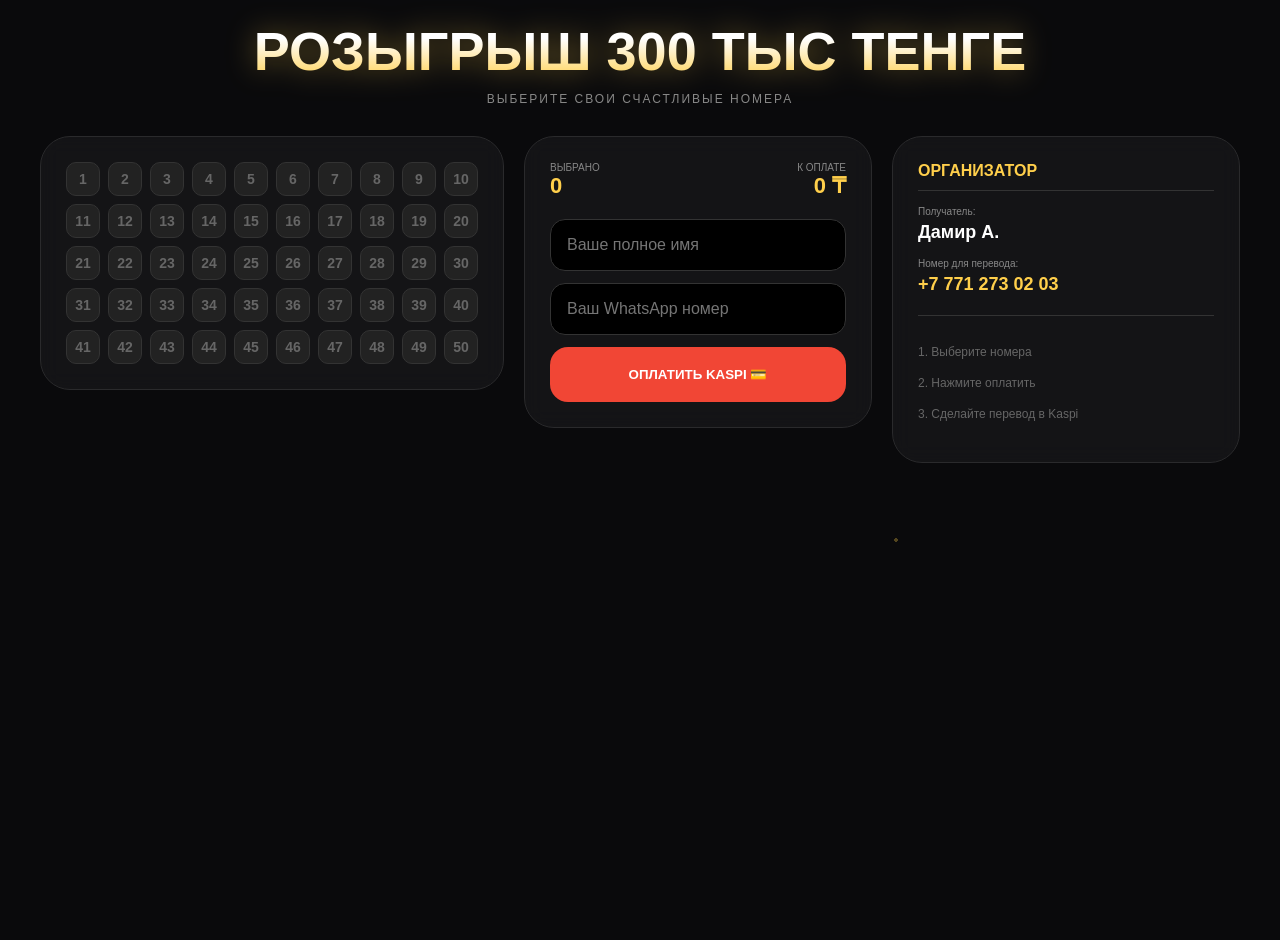
==== index.html @ 7ba644e7 "Update index.html" ====
<!DOCTYPE html>
<html lang="ru">
<head>
    <meta charset="UTF-8">
    <meta name="viewport" content="width=device-width, initial-scale=1.0">
    <title>Mega Draw 50 | Official Raffle</title>
    <link rel="stylesheet" href="style.css">
</head>
<body>
    <div class="stars"></div>

    <div class="main-wrapper">
        <header>
            <h1>Розыгрыш 300 тыс тенге</h1>
            <p class="subtitle">ВЫБЕРИТЕ СВОИ СЧАСТЛИВЫЕ НОМЕРА</p>
        </header>

        <div class="content-grid">
            <div class="seats-container-wrapper">
                <div class="seats-grid" id="seats-container"></div>
            </div>

            <div class="form-card">
                <div class="stats">
                    <div class="stats-item">
                        <span>Выбрано</span>
                        <b id="count">0</b>
                    </div>
                    <div class="stats-item" style="text-align: right;">
                        <span>К оплате</span>
                        <b id="total">0 ₸</b>
                    </div>
                </div>
                <input type="text" id="name" placeholder="Ваше полное имя">
                <input type="text" id="phone" placeholder="Ваш WhatsApp номер">
                <button class="pay-btn" onclick="handlePayment()">ОПЛАТИТЬ KASPI 💳</button>
            </div>

            <div class="owner-card">
                <h3>Организатор</h3>
                <div class="owner-info">
                    <span class="label">Получатель:</span>
                    <p class="owner-name">Дамир А.</p> <span class="label">Номер для перевода:</span>
                    <p class="owner-phone"> +7 771 273 02 03</p> </div>
                <div class="instruction">
                    <p>1. Выберите номера</p>
                    <p>2. Нажмите оплатить</p>
                    <p>3. Сделайте перевод в Kaspi</p>
                </div>
            </div>
        </div>
    </div>

    <script src="script.js"></script>
</body>

</html>
---- style.css ----
:root {
    --gold: #ffcf4b;
    --kaspi: #f14635;
    --bg: #0a0a0c;
    --card: rgba(22, 22, 24, 0.9);
    --border: #2a2a2c;
}

body {
    background: var(--bg);
    color: white;
    font-family: 'Segoe UI', sans-serif;
    margin: 0;
    padding: clamp(10px, 3vw, 20px);
    min-height: 100vh;
    display: flex;
    justify-content: center;
    overflow-x: hidden;
}

/* ФОН СО ЗВЕЗДАМИ */
.stars {
    position: fixed;
    top: 0; left: 0; width: 200%; height: 200%;
    background: 
        radial-gradient(1px 1px at 25% 35%, white 100%, transparent),
        radial-gradient(2px 2px at 70% 60%, var(--gold) 100%, transparent);
    background-size: 50% 50%;
    animation: move-stars 100s linear infinite;
    z-index: -1;
    opacity: 0.3;
}

@keyframes move-stars {
    from { transform: translate(0, 0); }
    to { transform: translate(-50%, -50%); }
}

.main-wrapper { max-width: 1200px; width: 100%; }

header h1 {
    font-size: clamp(28px, 7vw, 54px);
    font-weight: 900;
    text-align: center;
    background: linear-gradient(to bottom, #fff 30%, var(--gold) 100%);
    -webkit-background-clip: text;
    background-clip: text; 
    -webkit-text-fill-color: transparent;
    color: transparent;
    filter: drop-shadow(0 0 15px rgba(255, 207, 75, 0.4));
    text-transform: uppercase;
    margin: 0;
}

.subtitle { color: #888; text-align: center; font-size: 12px; letter-spacing: 2px; margin: 10px 0 30px; }

/* ГИБКАЯ СЕТКА (Адаптация) */
.content-grid {
    display: grid;
    grid-template-columns: 1fr; /* По умолчанию для мобилок */
    gap: 20px;
}

/* Для средних экранов (Планшеты) */
@media (min-width: 768px) and (max-width: 1099px) {
    .content-grid {
        grid-template-columns: 1fr 1fr;
    }
    .seats-container-wrapper {
        grid-column: span 2; /* Сетка номеров на всю ширину сверху */
    }
}

/* Для больших экранов (ПК) */
@media (min-width: 1100px) {
    .content-grid {
        grid-template-columns: 1.2fr 0.9fr 0.9fr;
        align-items: start;
    }
}

.seats-container-wrapper, .form-card, .owner-card {
    background: var(--card);
    padding: clamp(15px, 3vw, 25px);
    border-radius: 30px;
    border: 1px solid var(--border);
    backdrop-filter: blur(10px);
}

.seats-grid {
    display: grid;
    grid-template-columns: repeat(5, 1fr);
    gap: 8px;
}

@media (min-width: 480px) { .seats-grid { grid-template-columns: repeat(8, 1fr); } }
@media (min-width: 1100px) { .seats-grid { grid-template-columns: repeat(10, 1fr); } }

.seat {
    aspect-ratio: 1;
    background: #222;
    border-radius: 10px;
    display: flex;
    align-items: center;
    justify-content: center;
    font-weight: bold;
    font-size: 14px;
    cursor: pointer;
    border: 1px solid #333;
    color: #666;
    transition: 0.2s ease;
}

.seat.selected {
    background: var(--gold);
    color: black;
    box-shadow: 0 0 15px var(--gold);
    transform: scale(1.1);
    border-color: var(--gold);
}

.stats { display: flex; justify-content: space-between; margin-bottom: 20px; }
.stats-item b { font-size: 22px; color: var(--gold); }
.stats-item span { font-size: 10px; color: #888; text-transform: uppercase; display: block; }

input {
    width: 100%;
    padding: 16px;
    background: #000;
    border: 1px solid #333;
    border-radius: 15px;
    color: white;
    margin-bottom: 12px;
    box-sizing: border-box;
    font-size: 16px;
}

.pay-btn {
    width: 100%;
    padding: 20px;
    background: var(--kaspi);
    color: white;
    border: none;
    border-radius: 18px;
    font-weight: 900;
    cursor: pointer;
    text-transform: uppercase;
    transition: 0.3s;
}

.pay-btn:hover { filter: brightness(1.2); transform: translateY(-2px); }

/* КАРТОЧКА ОРГАНИЗАТОРА */
.owner-card h3 { color: var(--gold); margin: 0 0 15px; text-transform: uppercase; font-size: 16px; border-bottom: 1px solid #333; padding-bottom: 10px; }
.label { font-size: 10px; color: #888; display: block; margin-top: 15px; }
.owner-name, .owner-phone { font-size: 18px; font-weight: bold; margin: 5px 0; }
.owner-phone { color: var(--gold); }
.instruction { font-size: 12px; color: #666; margin-top: 20px; border-top: 1px solid #333; padding-top: 15px; line-height: 1.6; }
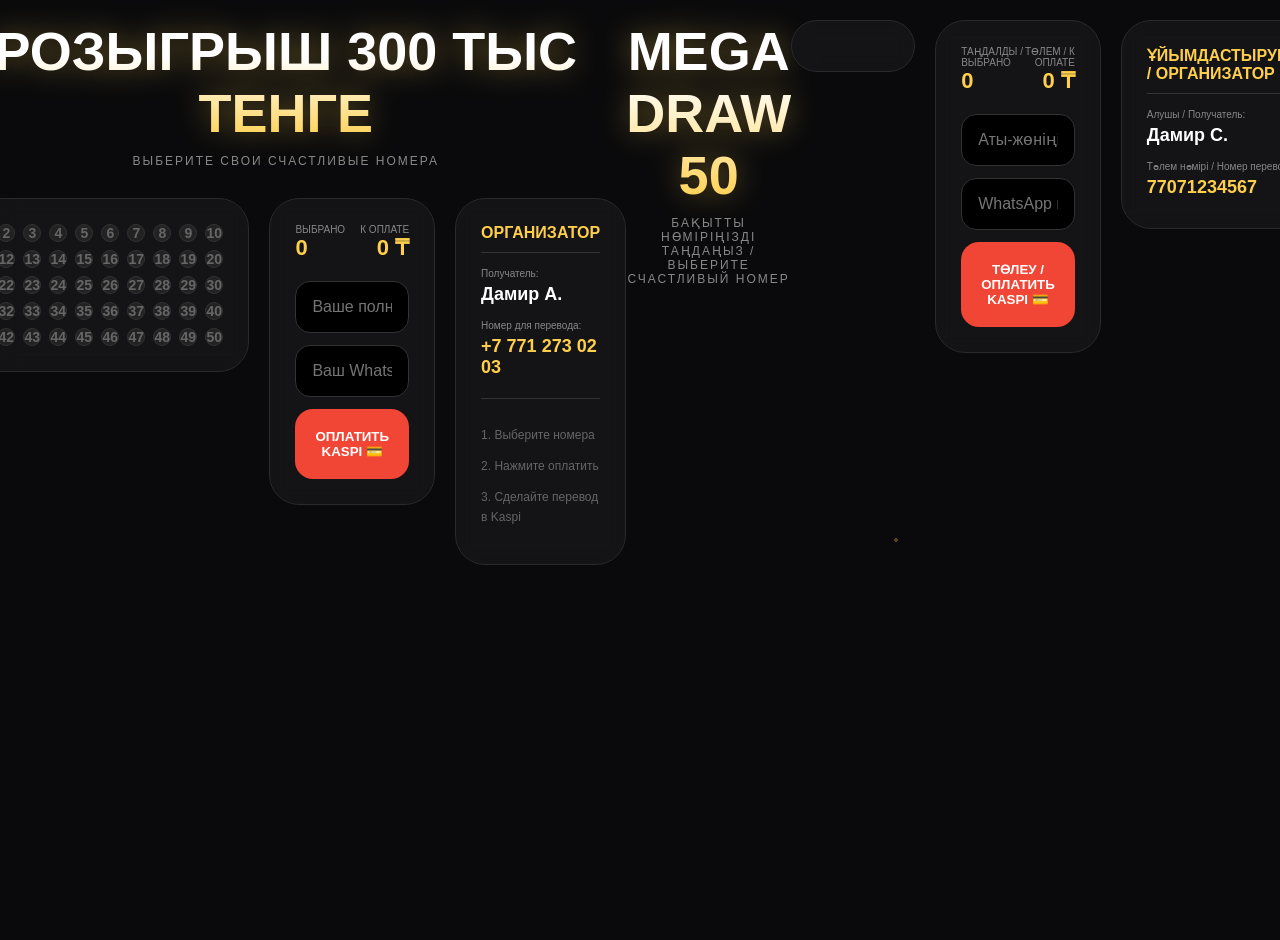
==== commit abfab6b8: "Update index.html" ====
--- a/index.html
+++ b/index.html
@@ -51,7 +51,44 @@
         </div>
     </div>
 
+    <header>
+    <h1>Mega Draw 50</h1>
+    <p class="subtitle">БАҚЫТТЫ НӨМІРІҢІЗДІ ТАҢДАҢЫЗ / ВЫБЕРИТЕ СЧАСТЛИВЫЙ НОМЕР</p>
+</header>
+
+<div class="content-grid">
+    <div class="seats-container-wrapper">
+        <div class="seats-grid" id="seats-container"></div>
+    </div>
+
+    <div class="form-card">
+        <div class="stats">
+            <div class="stats-item">
+                <span>Таңдалды / Выбрано</span>
+                <b id="count">0</b>
+            </div>
+            <div class="stats-item" style="text-align: right;">
+                <span>Төлем / К оплате</span>
+                <b id="total">0 ₸</b>
+            </div>
+        </div>
+        <input type="text" id="name" placeholder="Аты-жөніңіз / Ваше имя">
+        <input type="text" id="phone" placeholder="WhatsApp нөміріңіз">
+        <button class="pay-btn" onclick="handlePayment()">ТӨЛЕУ / ОПЛАТИТЬ KASPI 💳</button>
+    </div>
+
+    <div class="owner-card">
+        <h3>Ұйымдастырушы / Организатор</h3>
+        <div class="owner-info">
+            <span class="label">Алушы / Получатель:</span>
+            <p class="owner-name">Дамир С.</p> 
+            <span class="label">Төлем нөмірі / Номер перевода:</span>
+            <p class="owner-phone">77071234567</p> </div>
+    </div>
+</div>
+
     <script src="script.js"></script>
 </body>
 
 </html>
+
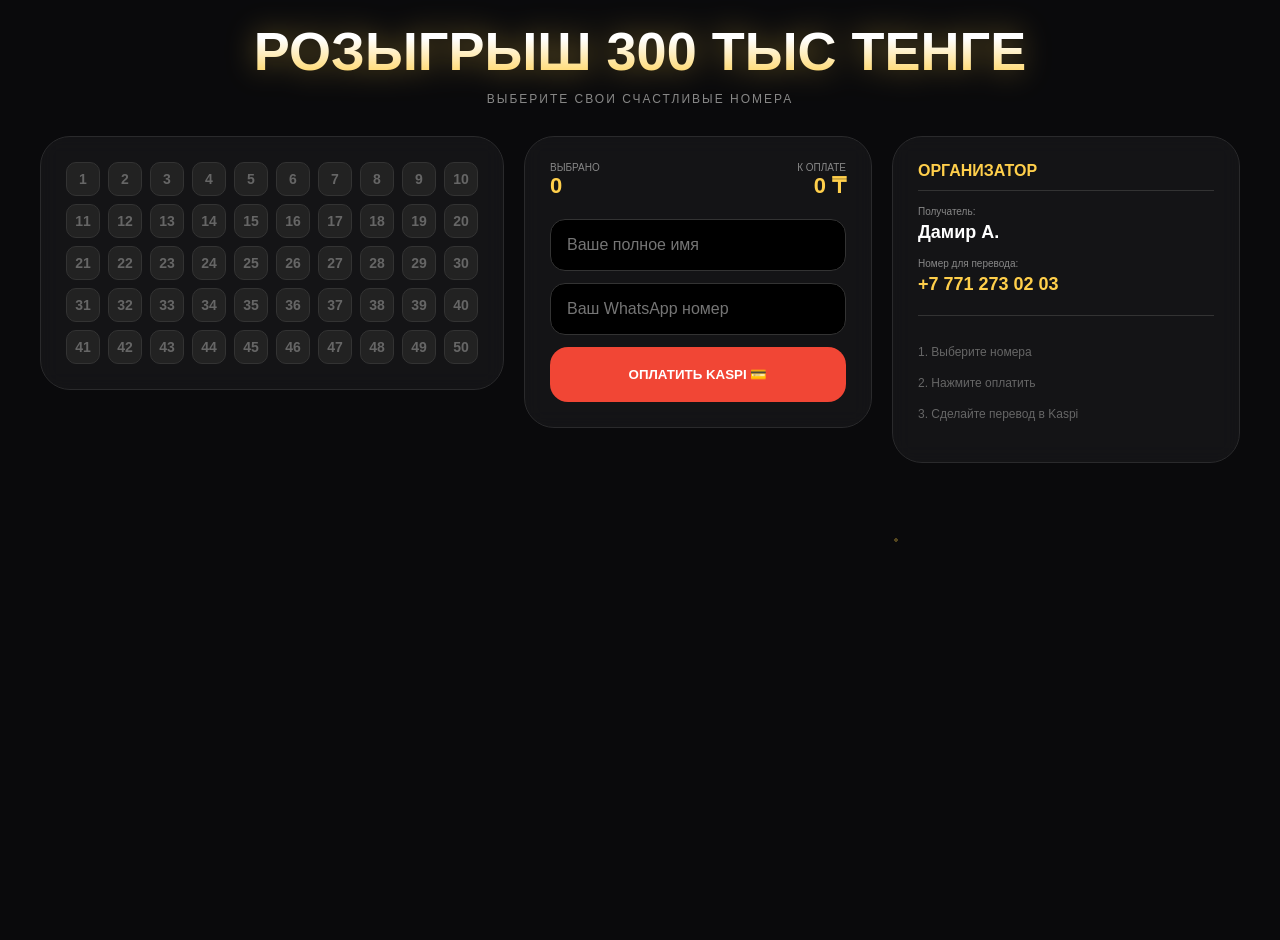
==== commit c9f61e0b: "Update index.html" ====
--- a/index.html
+++ b/index.html
@@ -51,44 +51,9 @@
         </div>
     </div>
 
-    <header>
-    <h1>Mega Draw 50</h1>
-    <p class="subtitle">БАҚЫТТЫ НӨМІРІҢІЗДІ ТАҢДАҢЫЗ / ВЫБЕРИТЕ СЧАСТЛИВЫЙ НОМЕР</p>
-</header>
-
-<div class="content-grid">
-    <div class="seats-container-wrapper">
-        <div class="seats-grid" id="seats-container"></div>
-    </div>
-
-    <div class="form-card">
-        <div class="stats">
-            <div class="stats-item">
-                <span>Таңдалды / Выбрано</span>
-                <b id="count">0</b>
-            </div>
-            <div class="stats-item" style="text-align: right;">
-                <span>Төлем / К оплате</span>
-                <b id="total">0 ₸</b>
-            </div>
-        </div>
-        <input type="text" id="name" placeholder="Аты-жөніңіз / Ваше имя">
-        <input type="text" id="phone" placeholder="WhatsApp нөміріңіз">
-        <button class="pay-btn" onclick="handlePayment()">ТӨЛЕУ / ОПЛАТИТЬ KASPI 💳</button>
-    </div>
-
-    <div class="owner-card">
-        <h3>Ұйымдастырушы / Организатор</h3>
-        <div class="owner-info">
-            <span class="label">Алушы / Получатель:</span>
-            <p class="owner-name">Дамир С.</p> 
-            <span class="label">Төлем нөмірі / Номер перевода:</span>
-            <p class="owner-phone">77071234567</p> </div>
-    </div>
-</div>
-
     <script src="script.js"></script>
 </body>
 
 </html>
 
+
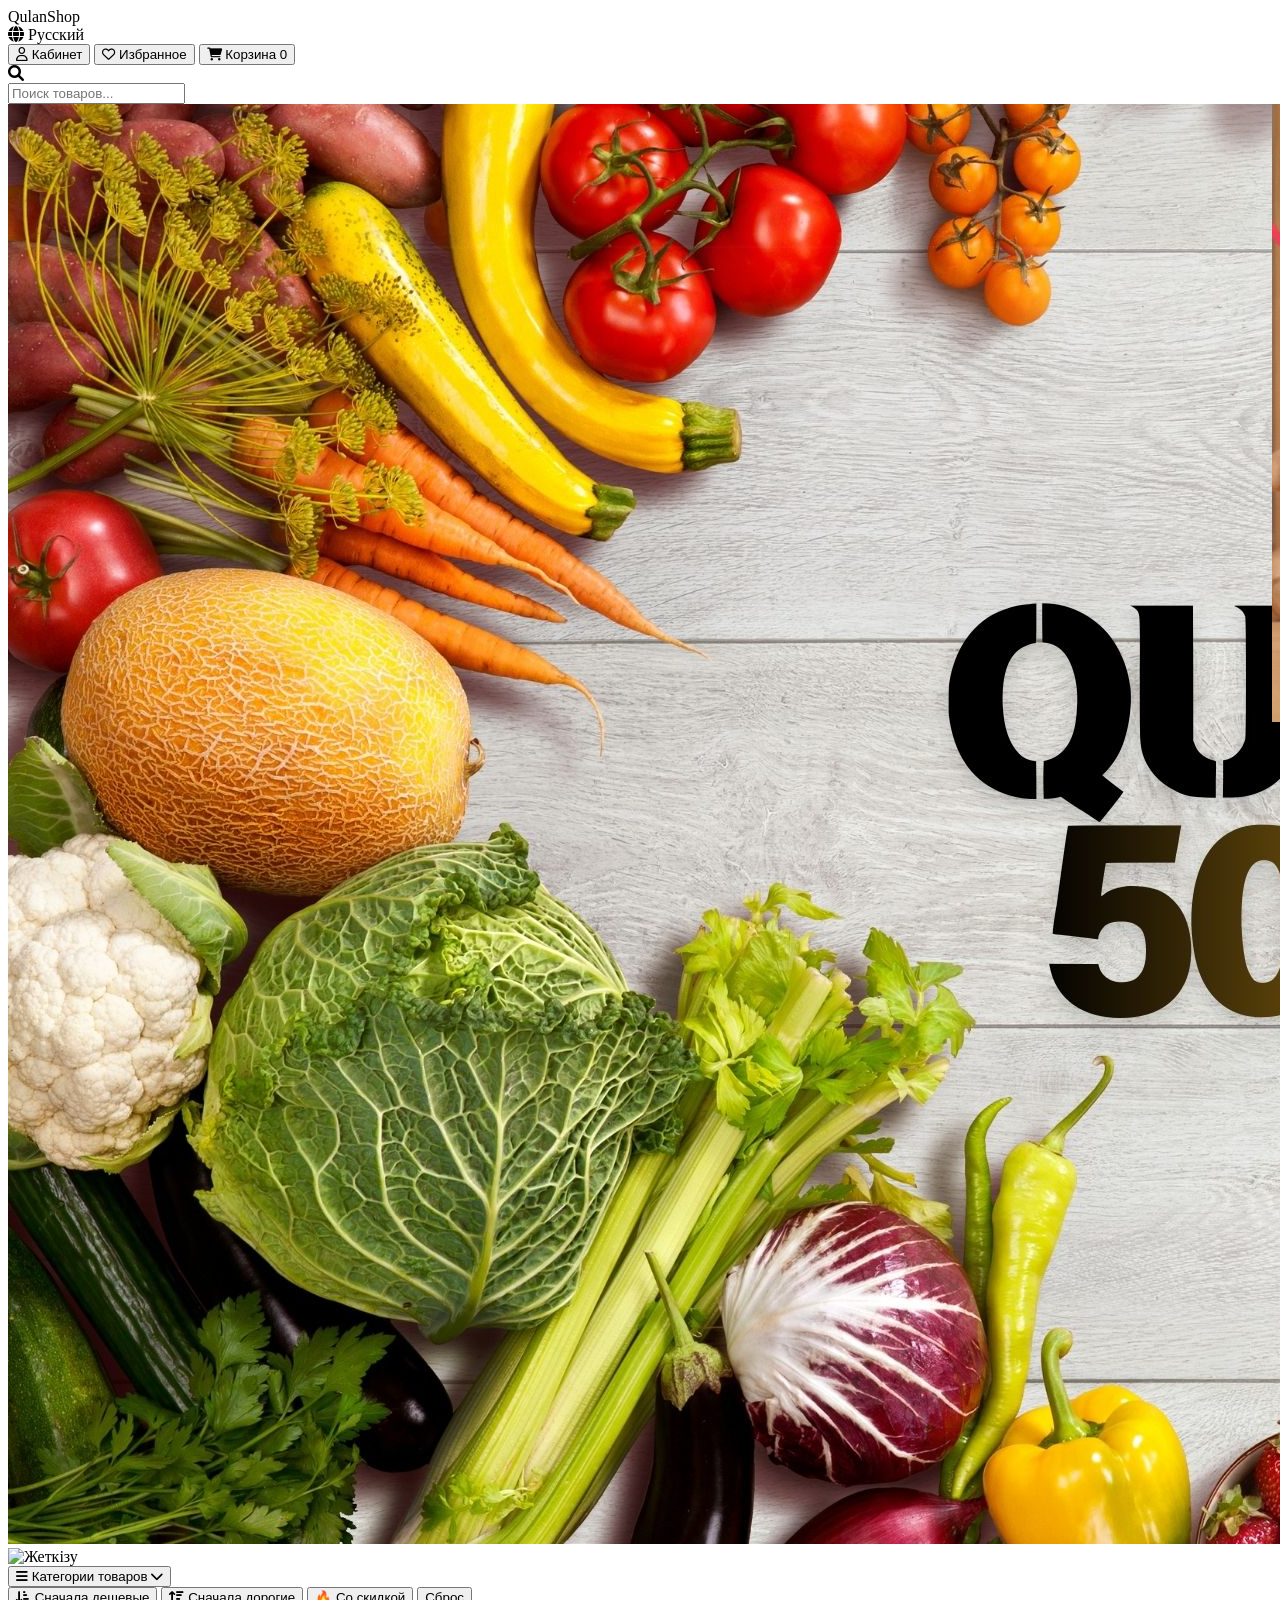
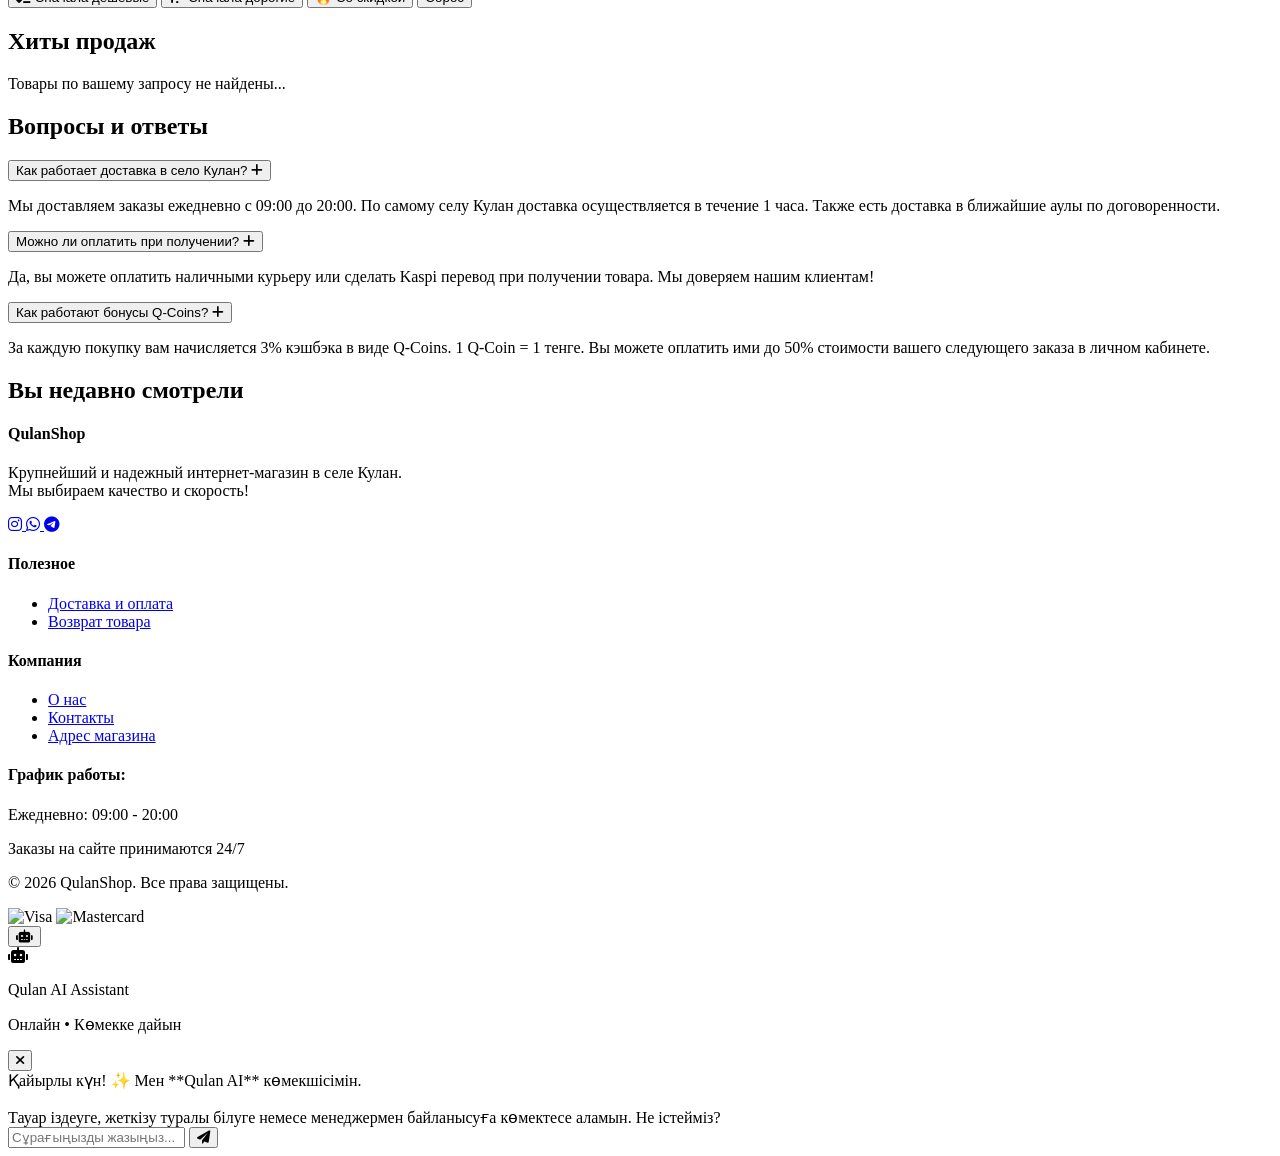
==== commit cd87087a: "Add files via upload" ====
--- a/index.html
+++ b/index.html
@@ -3,57 +3,1015 @@
 <head>
     <meta charset="UTF-8">
     <meta name="viewport" content="width=device-width, initial-scale=1.0">
-    <title>Mega Draw 50 | Official Raffle</title>
-    <link rel="stylesheet" href="style.css">
+    <title>QulanShop — Интернет-магазин</title>
+    <script src="https://cdn.tailwindcss.com"></script>
+    <link rel="stylesheet" href="https://cdnjs.cloudflare.com/ajax/libs/font-awesome/6.0.0/css/all.min.css">
+    <link rel="stylesheet" href="https://cdnjs.cloudflare.com/ajax/libs/font-awesome/6.0.0/css/all.min.css">
+    <style>
+        .slider-container { display: flex; transition: transform 0.5s ease-in-out; }
+        .slide { min-width: 100%; }
+        .dropdown-animate { max-height: 0; overflow: hidden; transition: max-height 0.4s ease-out, opacity 0.3s ease; opacity: 0; }
+        .dropdown-animate.active { max-height: 600px; opacity: 1; }
+        .category-item { transform: translateY(-10px); transition: transform 0.3s ease; }
+        .active .category-item { transform: translateY(0); }
+        .product-card { transition: opacity 0.3s ease, transform 0.3s ease; }
+        .footer-link:hover { color: #ea580c; padding-left: 4px; }
+        .footer-link { transition: all 0.3s; }
+
+/* Скролл жолағын жасыру (iPhone және Android үшін) */
+.no-scrollbar::-webkit-scrollbar {
+    display: none;
+}
+.no-scrollbar {
+    -ms-overflow-style: none;  /* IE/Edge */
+    scrollbar-width: none;  /* Firefox */
+}
+
+/* Басылған батырманың стилі */
+.sort-btn.active {
+    background-color: #ea580c !important; /* Orange-600 */
+    color: white !important;
+    border-color: #ea580c !important;
+}
+
+.sort-btn.active i {
+    color: white !important;
+}
+
+
+/* Toast хабарлама стилі */
+.toast-success {
+    position: fixed;
+    bottom: 20px;
+    left: 50%;
+    transform: translateX(-50%);
+    background: #1e293b;
+    color: white;
+    padding: 12px 24px;
+    border-radius: 16px;
+    font-size: 13px;
+    font-weight: bold;
+    box-shadow: 0 10px 25px rgba(0,0,0,0.2);
+    z-index: 10000;
+    display: flex;
+    align-items: center;
+    gap: 10px;
+    animation: slideUp 0.3s ease-out;
+}
+
+@keyframes slideUp {
+    from { bottom: -50px; opacity: 0; }
+    to { bottom: 20px; opacity: 1; }
+}
+
+/* Прогресс бар стилі */
+.stock-bar {
+    width: 100%;
+    height: 4px;
+    background: #f1f5f9;
+    border-radius: 2px;
+    margin-top: 8px;
+    overflow: hidden;
+}
+.stock-bar-fill {
+    height: 100%;
+    background: #ef4444;
+    transition: width 0.5s ease-in-out;
+}
+
+.floating-cart {
+    position: fixed;
+    bottom: 100px;
+    right: 20px;
+    background: #ea580c;
+    color: white;
+    width: 60px;
+    height: 60px;
+    border-radius: 50%;
+    display: flex;
+    align-items: center;
+    justify-content: center;
+    box-shadow: 0 10px 25px rgba(234, 88, 12, 0.4);
+    z-index: 40;
+    cursor: pointer;
+    transition: all 0.3s;
+}
+.floating-cart:hover { transform: scale(1.1); }
+
+/* Хабарлама (Toast) ең жоғары қабатта тұруы керек */
+#custom-toast {
+    z-index: 9999 !important;
+    pointer-events: none; /* Бос жерлері басылып кете береді */
+}
+
+#custom-toast > div {
+    pointer-events: auto; /* Хабарламаның өзі және батырмасы басылады */
+}
+
+/* AI Chat терезесі */
+#ai-chat-wrapper {
+    z-index: 9998 !important;
+}
+
+/* Анимация: Пайда болу */
+@keyframes toastIn {
+    from { opacity: 0; transform: translate(-50%, -20px); }
+    to { opacity: 1; transform: translate(-50%, 0); }
+}
+
+.toast-active {
+    animation: toastIn 0.5s ease forwards;
+}
+
+    </style>
 </head>
-<body>
-    <div class="stars"></div>
-
-    <div class="main-wrapper">
-        <header>
-            <h1>Розыгрыш 300 тыс тенге</h1>
-            <p class="subtitle">ВЫБЕРИТЕ СВОИ СЧАСТЛИВЫЕ НОМЕРА</p>
-        </header>
-
-        <div class="content-grid">
-            <div class="seats-container-wrapper">
-                <div class="seats-grid" id="seats-container"></div>
-            </div>
-
-            <div class="form-card">
-                <div class="stats">
-                    <div class="stats-item">
-                        <span>Выбрано</span>
-                        <b id="count">0</b>
+<body class="bg-gray-50 font-sans text-gray-800">
+
+ <header class="bg-white shadow-sm sticky top-0 z-50">
+    <div class="container mx-auto px-2 md:px-4">
+        
+        <div class="flex flex-wrap items-center justify-between py-3 md:py-4 gap-y-3 md:gap-y-0">
+            
+            <div class="text-xl md:text-3xl font-bold text-orange-600 cursor-pointer shrink-0 order-1" onclick="location.reload()">
+                QulanShop
+            </div>
+
+    <div class="flex items-center space-x-2 md:space-x-8 order-2 md:order-3">
+        
+        <div class="relative shrink-0">
+            <div onclick="toggleLangMenu()" class="text-[10px] md:text-sm font-bold cursor-pointer hover:text-orange-600 border px-2 py-1 md:px-3 md:py-1.5 rounded-lg flex items-center bg-white shadow-sm italic">
+                <i class="fas fa-globe mr-1 md:mr-2 text-orange-500"></i>
+                <span id="current-lang-text">Рус</span>
+            </div>
+            <div id="lang-menu" class="dropdown-animate absolute top-full right-0 mt-2 w-32 bg-white rounded-xl shadow-xl border border-gray-100 z-[100]">
+                <div onclick="setLanguage('ru')" class="px-4 py-3 hover:bg-orange-50 cursor-pointer border-b border-gray-50 font-medium italic">Русский</div>
+                <div onclick="setLanguage('kz')" class="px-4 py-3 hover:bg-orange-50 cursor-pointer font-medium italic">Қазақша</div>
+            </div>
+        </div>
+
+        <button onclick="checkAuth('profile.html')" class="flex flex-col items-center hover:text-orange-600 transition text-gray-600">
+            <i class="far fa-user text-lg md:text-xl"></i>
+            <span class="text-[9px] md:text-[10px] mt-1 font-medium italic">Кабинет</span>
+        </button>
+
+        <button onclick="checkAuth('wishlist.html')" class="flex flex-col items-center hover:text-orange-600 transition text-gray-600">
+            <i class="far fa-heart text-lg md:text-xl"></i>
+            <span class="text-[9px] md:text-[10px] mt-1 font-medium italic">Избранное</span>
+        </button>
+
+        <button onclick="checkAuth('cart.html')" class="flex flex-col items-center hover:text-orange-600 transition text-gray-600 relative">
+            <i class="fas fa-shopping-cart text-lg md:text-xl"></i>
+            <span class="text-[9px] md:text-[10px] mt-1 font-medium italic">Корзина</span>
+            <span id="badge-cart" class="hidden absolute -top-1 -right-1 bg-orange-600 text-white text-[8px] rounded-full px-1.5 font-bold">0</span>
+        </button>
+    </div>
+
+    <div class="w-full md:w-auto md:flex-1 relative order-3 md:order-2 md:mx-6 pb-3 md:pb-0">
+        <div class="absolute inset-y-0 left-0 pl-3 flex items-center pointer-events-none h-10 md:h-full">
+            <i class="fas fa-search text-gray-400 text-sm md:text-base"></i>
+        </div>
+        <input type="text" 
+               id="search-input" 
+               oninput="searchProducts(this.value)" 
+               class="w-full h-10 bg-gray-50 md:bg-white border-2 border-gray-100 rounded-xl pl-10 pr-4 outline-none focus:border-orange-500 transition text-sm md:text-base" 
+               placeholder="Поиск товаров...">
+    </div>
+</div>
+</header>
+
+  <section class="container mx-auto px-4 mt-6">
+    <div class="grid grid-cols-1 md:grid-cols-4 gap-4">
+        <div class="md:col-span-3 h-48 md:h-80 rounded-2xl relative overflow-hidden shadow-lg">
+            <div class="slider-container h-full flex" id="slider">
+                <div class="slide min-w-full h-full">
+                    <img id="slider-img-1" src="images/banner.jpg" alt="Баннер 1" class="w-full h-full object-cover">
+                </div>
+                <div class="slide min-w-full h-full">
+                    <img id="slider-img-2" src="images/banner1.jpg" alt="Баннер 2" class="w-full h-full object-cover">
+                </div>
+                <div class="slide min-w-full h-full">
+                    <img id="slider-img-3" src="images/banner2.jpg" alt="Баннер 3" class="w-full h-full object-cover">
+                </div>
+            </div>
+        </div>
+
+        <div class="hidden md:block h-80 rounded-2xl overflow-hidden shadow-sm border-2 border-orange-100">
+            <img id="small-banner-img" src="images/banner1000.jpg" alt="Жеткізу" class="w-full h-full object-cover">
+        </div>
+    </div>
+</section>
+
+
+<section id="promo-section" class="container mx-auto px-4 mt-8">
+    <div class="bg-white p-6 rounded-[2.5rem] shadow-xl border border-orange-100 flex flex-col md:flex-row items-center justify-between gap-6 relative overflow-hidden">
+        <div class="absolute -right-10 -top-10 w-40 h-40 bg-orange-50 rounded-full blur-3xl"></div>
+        
+        <div class="flex items-center gap-4 relative z-10">
+            <div class="w-14 h-14 bg-orange-600 text-white rounded-2xl flex items-center justify-center text-2xl shadow-lg shadow-orange-200">
+                <i class="fas fa-bolt animate-bounce"></i>
+            </div>
+            <div>
+                <h3 class="font-black italic uppercase text-lg tracking-tighter">Успей купить!</h3>
+                <p class="text-[10px] font-bold text-gray-400 uppercase tracking-widest italic">До конца мега-акции осталось:</p>
+            </div>
+        </div>
+
+        <div class="flex gap-3 relative z-10" id="countdown-timer">
+            <div class="text-center">
+                <div id="days" class="w-14 h-14 bg-slate-900 text-white rounded-2xl flex items-center justify-center text-xl font-black italic shadow-xl">00</div>
+                <span class="text-[8px] font-black uppercase text-gray-400 mt-1 block">Дней</span>
+            </div>
+            <div class="text-center">
+                <div id="hours" class="w-14 h-14 bg-slate-900 text-white rounded-2xl flex items-center justify-center text-xl font-black italic shadow-xl">00</div>
+                <span class="text-[8px] font-black uppercase text-gray-400 mt-1 block">Часов</span>
+            </div>
+            <div class="text-center">
+                <div id="minutes" class="w-14 h-14 bg-slate-900 text-white rounded-2xl flex items-center justify-center text-xl font-black italic shadow-xl">00</div>
+                <span class="text-[8px] font-black uppercase text-gray-400 mt-1 block">Мин</span>
+            </div>
+            <div class="text-center">
+                <div id="seconds" class="w-14 h-14 bg-orange-600 text-white rounded-2xl flex items-center justify-center text-xl font-black italic shadow-xl animate-pulse">00</div>
+                <span class="text-[8px] font-black uppercase text-gray-400 mt-1 block">Сек</span>
+            </div>
+        </div>
+    </div>
+</section>
+
+
+   <section class="container mx-auto px-4 mt-12 mb-20 relative">
+    <div class="inline-block relative w-full md:w-auto">
+        <button onclick="toggleCategories()" class="bg-orange-600 text-white px-8 py-3 rounded-xl font-bold shadow-lg hover:bg-orange-700 transition inline-flex items-center w-full md:w-auto justify-center italic">
+            <i class="fas fa-bars mr-3"></i> 
+            <span id="txt-cat-btn">Категории товаров</span>
+            <i class="fas fa-chevron-down ml-3 text-xs transition-transform duration-300 transform" id="cat-chevron"></i>
+        </button>
+
+        <div id="category-menu" class="dropdown-animate mt-1 bg-white rounded-2xl shadow-2xl border border-gray-100 italic absolute z-40 w-full md:w-80">
+    <div class="py-2">
+        <div class="category-item flex items-center px-6 py-4 hover:bg-orange-50 cursor-pointer border-b border-gray-50 transition-colors">
+            <i class="fas fa-magic w-8 text-pink-500 text-xl"></i>
+            <span class="font-bold ml-4 text-sm">Красота и здоровье</span>
+        </div>
+        <div class="category-item flex items-center px-6 py-4 hover:bg-orange-50 cursor-pointer border-b border-gray-50 transition-colors">
+            <i class="fas fa-utensils w-8 text-gray-600 text-xl"></i>
+            <span class="font-bold ml-4 text-sm">Посуда для кухни</span>
+        </div>
+        <div class="category-item flex items-center px-6 py-4 hover:bg-orange-50 cursor-pointer border-b border-gray-50 transition-colors">
+            <i class="fas fa-snowflake w-8 text-blue-400 text-xl"></i>
+            <span class="font-bold ml-4 text-sm uppercase">Новый год</span>
+        </div>
+        <div class="category-item flex items-center px-6 py-4 hover:bg-orange-50 cursor-pointer border-b border-gray-50 transition-colors">
+            <i class="fas fa-puzzle-piece w-8 text-orange-500 text-xl"></i>
+            <span class="font-bold ml-4 text-sm uppercase">Игрушки</span>
+        </div>
+        <div class="category-item flex items-center px-6 py-4 hover:bg-orange-50 cursor-pointer border-b border-gray-50 transition-colors">
+            <i class="fas fa-headphones w-8 text-indigo-600 text-xl"></i>
+            <span class="font-bold ml-4 text-sm uppercase">Аудио техника</span>
+        </div>
+        <div class="category-item flex items-center px-6 py-4 hover:bg-orange-50 cursor-pointer border-b border-gray-50 transition-colors">
+            <i class="fas fa-baby-carriage w-8 text-green-500 text-xl"></i>
+            <span class="font-bold ml-4 text-sm uppercase">Товары для детей</span>
+        </div>
+    </div>
+</div>
+    </div>
+</section>
+
+<!-- Сұрыптау және Фильтр (Адаптивті нұсқа) -->
+<div class="container mx-auto px-4 mt-6 flex gap-2 overflow-x-auto pb-3 no-scrollbar shrink-0">
+    <button id="btn-sort-cheap" onclick="sortProducts('cheap')" 
+        class="sort-btn bg-white border border-gray-200 px-5 py-2.5 rounded-full text-[11px] md:text-xs font-bold whitespace-nowrap shadow-sm transition-all active:scale-95">
+        <i class="fas fa-sort-amount-down-alt mr-1 text-gray-400"></i> Сначала дешевые
+    </button>
+    
+    <button id="btn-sort-expensive" onclick="sortProducts('expensive')" 
+        class="sort-btn bg-white border border-gray-200 px-5 py-2.5 rounded-full text-[11px] md:text-xs font-bold whitespace-nowrap shadow-sm transition-all active:scale-95">
+        <i class="fas fa-sort-amount-up mr-1 text-gray-400"></i> Сначала дорогие
+    </button>
+    
+    <button id="btn-filter-discount" onclick="filterDiscount()" 
+        class="sort-btn bg-red-50 border border-red-100 text-red-600 px-5 py-2.5 rounded-full text-[11px] md:text-xs font-bold whitespace-nowrap shadow-sm transition-all active:scale-95">
+        🔥 Со скидкой
+    </button>
+
+    <!-- Барлығын қайтару батырмасы (UX үшін керек) -->
+    <button onclick="renderProducts()" 
+        class="bg-gray-100 text-gray-500 px-5 py-2.5 rounded-full text-[11px] md:text-xs font-bold whitespace-nowrap transition-all active:scale-95">
+        Сброс
+    </button>
+</div>
+
+   <section class="container mx-auto px-4 mt-12 mb-20">
+    <h2 class="text-xl md:text-2xl font-bold mb-6 italic" id="txt-hits">Хиты продаж</h2>
+    <div class="grid grid-cols-2 md:grid-cols-3 lg:grid-cols-6 gap-4" id="products-container"></div>
+        
+    
+        </div>
+
+    </div>
+</section>
+
+<section class="container mx-auto px-4 mt-16 mb-10">
+    <h2 class="text-2xl font-black italic uppercase text-center mb-8">Вопросы и <span class="text-orange-600">ответы</span></h2>
+    
+    <div class="max-w-3xl mx-auto space-y-4">
+        <!-- Вопрос 1 -->
+        <div class="bg-white rounded-3xl border border-gray-100 shadow-sm overflow-hidden">
+            <button onclick="toggleFAQ(1)" class="w-full flex justify-between items-center p-6 text-left hover:bg-gray-50 transition-all">
+                <span class="font-bold text-gray-800">Как работает доставка в село Кулан?</span>
+                <i id="faq-icon-1" class="fas fa-plus text-orange-500 transition-transform"></i>
+            </button>
+            <div id="faq-ans-1" class="max-h-0 overflow-hidden transition-all duration-300 ease-in-out bg-gray-50/50">
+                <p class="p-6 text-sm text-gray-600 leading-relaxed italic">
+                    Мы доставляем заказы ежедневно с 09:00 до 20:00. По самому селу Кулан доставка осуществляется в течение 1 часа. Также есть доставка в ближайшие аулы по договоренности.
+                </p>
+            </div>
+        </div>
+
+        <!-- Вопрос 2 -->
+        <div class="bg-white rounded-3xl border border-gray-100 shadow-sm overflow-hidden">
+            <button onclick="toggleFAQ(2)" class="w-full flex justify-between items-center p-6 text-left hover:bg-gray-50 transition-all">
+                <span class="font-bold text-gray-800">Можно ли оплатить при получении?</span>
+                <i id="faq-icon-2" class="fas fa-plus text-orange-500 transition-transform"></i>
+            </button>
+            <div id="faq-ans-2" class="max-h-0 overflow-hidden transition-all duration-300 ease-in-out bg-gray-50/50">
+                <p class="p-6 text-sm text-gray-600 leading-relaxed italic">
+                    Да, вы можете оплатить наличными курьеру или сделать Kaspi перевод при получении товара. Мы доверяем нашим клиентам!
+                </p>
+            </div>
+        </div>
+
+        <!-- Вопрос 3 -->
+        <div class="bg-white rounded-3xl border border-gray-100 shadow-sm overflow-hidden">
+            <button onclick="toggleFAQ(3)" class="w-full flex justify-between items-center p-6 text-left hover:bg-gray-50 transition-all">
+                <span class="font-bold text-gray-800">Как работают бонусы Q-Coins?</span>
+                <i id="faq-icon-3" class="fas fa-plus text-orange-500 transition-transform"></i>
+            </button>
+            <div id="faq-ans-3" class="max-h-0 overflow-hidden transition-all duration-300 ease-in-out bg-gray-50/50">
+                <p class="p-6 text-sm text-gray-600 leading-relaxed italic">
+                    За каждую покупку вам начисляется 3% кэшбэка в виде Q-Coins. 1 Q-Coin = 1 тенге. Вы можете оплатить ими до 50% стоимости вашего следующего заказа в личном кабинете.
+                </p>
+            </div>
+        </div>
+    </div>
+</section>
+
+<section id="recent-viewed-section" class="container mx-auto px-4 mt-12 mb-10 hidden">
+    <h2 class="text-xl font-bold mb-6 italic text-gray-500">Вы недавно смотрели</h2>
+    <div class="grid grid-cols-2 md:grid-cols-6 gap-4" id="recent-container"></div>
+</section>
+
+
+<script>
+    // Тауар бетіне өту функциясы
+    function goToProduct(url) {
+        window.location.href = url;
+    }
+
+    // Себетке қосу функциясы (бұрынғы логика)
+  function addToCart(id, name, price, img) {
+    let cart = JSON.parse(localStorage.getItem('qulanCart')) || [];
+    let item = cart.find(i => i.id === id);
+    
+    if (item) { 
+        item.quantity += 1; 
+    } else { 
+        cart.push({ id, name, price, image: img, quantity: 1 }); 
+    }
+    
+    localStorage.setItem('qulanCart', JSON.stringify(cart));
+    
+    // Создание профессионального уведомления (Toast)
+    const toast = document.createElement('div');
+    toast.className = "toast-success";
+    // Текст изменен на русский: "добавлен в корзину!"
+    toast.innerHTML = `<i class="fas fa-check-circle text-orange-500 text-lg"></i> <span>${name} добавлен в корзину!</span>`;
+    document.body.appendChild(toast);
+
+    // Плавное исчезновение через 2 секунды
+    setTimeout(() => {
+        toast.style.opacity = '0';
+        toast.style.transition = 'opacity 0.3s ease'; // Добавил для плавности
+        setTimeout(() => toast.remove(), 300);
+    }, 2000);
+
+    // Обновление счетчика корзины (если функция существует)
+    if (typeof updateCartBadge === 'function') {
+        updateCartBadge();
+    }
+}
+</script>
+
+   <footer class="bg-white border-t border-gray-200 pt-16 pb-8 mt-20">
+    <div class="container mx-auto px-4">
+        <div class="grid grid-cols-1 md:grid-cols-4 gap-12 text-center md:text-left">
+            
+            <div class="space-y-4">
+                <h4 class="text-3xl font-extrabold text-orange-600 italic tracking-tighter">QulanShop</h4>
+                <p class="text-gray-500 text-sm leading-relaxed italic">
+                    Крупнейший и надежный интернет-магазин в селе Кулан. <br>Мы выбираем качество и скорость!
+                </p>
+                <div class="flex justify-center md:justify-start space-x-4 pt-2">
+                    <a href="https://www.instagram.com/qulanshop/?hl=ru" class="w-10 h-10 bg-gradient-to-tr from-yellow-400 via-red-500 to-purple-600 text-white rounded-full flex items-center justify-center hover:scale-110 transition shadow-lg">
+                        <i class="fab fa-instagram text-xl"></i>
+                    </a>
+                    <a href="https://wa.me/7712730203" class="w-10 h-10 bg-green-500 text-white rounded-full flex items-center justify-center hover:scale-110 transition shadow-lg">
+                        <i class="fab fa-whatsapp text-xl"></i>
+                    </a>
+                    <a href="https://t.me/qulanshop" class="w-10 h-10 bg-blue-500 text-white rounded-full flex items-center justify-center hover:scale-110 transition shadow-lg">
+                        <i class="fab fa-telegram-plane text-xl"></i>
+                    </a>
+                </div>
+            </div>
+
+            <div>
+                <h4 class="font-bold text-lg mb-6 text-gray-800 uppercase tracking-widest italic" id="footer-useful">Полезное</h4>
+                <ul class="space-y-4 text-gray-600 font-medium italic">
+                    <li><a href="delivery.html" class="footer-link hover:text-orange-600 transition-all">Доставка и оплата</a></li>
+                    <li><a href="return.html" class="footer-link hover:text-orange-600 transition-all">Возврат товара</a></li>
+                    <li><a href="gift-cards.html" class="footer-link hover:text-orange-600 transition-all">Подарочные карты</a></li>
+                </ul>
+            </div>
+
+            <div>
+                <h4 class="font-bold text-lg mb-6 text-gray-800 uppercase tracking-widest italic">Компания</h4>
+                <ul class="space-y-4 text-gray-600 font-medium italic">
+                    <li><a href="about.html" class="footer-link hover:text-orange-600 transition-all">О нас</a></li>
+                    <li><a href="contacts.html" class="footer-link hover:text-orange-600 transition-all">Контакты</a></li>
+                    <li><a href="address.html" class="footer-link hover:text-orange-600 transition-all">Адрес магазина</a></li>
+                </ul>
+            </div>
+
+            <div class="bg-orange-50 p-6 rounded-2xl border border-orange-100">
+                <h4 class="font-bold text-orange-700 mb-2 italic">График работы:</h4>
+                <p class="text-orange-800 text-sm font-bold">Ежедневно: 09:00 - 20:00</p>
+                <p class="text-orange-600 text-xs mt-2 italic">Заказы на сайте принимаются 24/7</p>
+            </div>
+        </div>
+
+        <div class="border-t border-gray-100 mt-16 pt-8 flex flex-col md:flex-row justify-between items-center gap-4">
+            <p class="text-gray-400 text-xs italic">© 2026 QulanShop. Все права защищены.</p>
+            <div class="flex space-x-6">
+                <img src="https://avatars.mds.yandex.net/i?id=d776b62d94604098bc75db369540f84c5ecb1435-5277308-images-thumbs&n=13" class="h-4 opacity-50 hover:opacity-100 transition" alt="Visa">
+                <img src="https://upload.wikimedia.org/wikipedia/commons/2/2a/Mastercard-logo.svg" class="h-6 opacity-50 hover:opacity-100 transition" alt="Mastercard">
+            </div>
+        </div>
+    </div>
+</footer>
+
+
+<div id="ai-chat-wrapper" class="fixed bottom-8 right-8 z-[100]">
+    <button onclick="toggleAIChat()" class="relative group">
+        <div class="absolute -inset-1 bg-orange-600 rounded-full blur opacity-30 group-hover:opacity-60 transition duration-1000 group-hover:duration-200 animate-pulse"></div>
+        <div class="relative bg-orange-600 text-white w-16 h-16 rounded-full shadow-2xl flex items-center justify-center hover:scale-110 transition-transform duration-300">
+            <i class="fas fa-robot text-3xl"></i>
+            <span class="absolute top-0 right-0 flex h-4 w-4">
+                <span class="animate-ping absolute inline-flex h-full w-full rounded-full bg-red-400 opacity-75"></span>
+                <span class="relative inline-flex rounded-full h-4 w-4 bg-red-500"></span>
+            </span>
+        </div>
+    </button>
+
+    <div id="ai-chat-window" class="hidden absolute bottom-20 right-0 w-[350px] md:w-[400px] bg-white rounded-[2rem] shadow-[0_20px_50px_rgba(0,0,0,0.15)] border border-gray-100 overflow-hidden flex flex-col transform transition-all duration-300">
+        <div class="bg-gradient-to-r from-orange-600 to-orange-500 p-5 text-white flex justify-between items-center shadow-lg">
+            <div class="flex items-center space-x-3">
+                <div class="bg-white/20 p-2 rounded-lg">
+                    <i class="fas fa-robot text-2xl"></i>
+                </div>
+                <div>
+                    <p class="font-bold italic text-sm leading-none">Qulan AI Assistant</p>
+                    <p class="text-[10px] text-orange-100 mt-1 italic">Онлайн • Көмекке дайын</p>
+                </div>
+            </div>
+            <button onclick="toggleAIChat()" class="hover:rotate-90 transition-transform duration-300 p-2 text-xl">
+                <i class="fas fa-times"></i>
+            </button>
+        </div>
+        
+        <div id="chat-messages" class="h-96 overflow-y-auto p-5 space-y-4 bg-gray-50/50 text-sm italic">
+            <div class="flex justify-start">
+                <div class="bg-white p-4 rounded-2xl rounded-tl-none shadow-sm border border-gray-100 max-w-[85%] text-gray-700 leading-relaxed">
+                    Қайырлы күн! ✨ Мен **Qulan AI** көмекшісімін. <br><br>Тауар іздеуге, жеткізу туралы білуге немесе менеджермен байланысуға көмектесе аламын. Не істейміз?
+                </div>
+            </div>
+        </div>
+
+        <div class="p-4 bg-white border-t border-gray-100">
+            <div class="relative flex items-center">
+                <input type="text" id="chat-input" 
+                    class="w-full border-2 border-gray-100 rounded-2xl py-3 pl-4 pr-12 outline-none focus:border-orange-500 focus:ring-4 focus:ring-orange-50 transition-all text-sm" 
+                    placeholder="Сұрағыңызды жазыңыз...">
+                <button onclick="sendMessage()" class="absolute right-2 bg-orange-600 text-white w-10 h-10 rounded-xl hover:bg-orange-700 transition flex items-center justify-center">
+                    <i class="fas fa-paper-plane"></i>
+                </button>
+            </div>
+        </div>
+    </div>
+</div>
+
+<style>
+
+#cat-chevron {
+    display: inline-block; /* Айналу эффектісі үшін міндетті */
+    transition: transform 0.3s ease-in-out;
+}
+
+.dropdown-animate {
+    max-height: 0;
+    overflow: hidden;
+    transition: max-height 0.4s ease-out, opacity 0.3s ease;
+    opacity: 0;
+}
+
+.dropdown-animate.active {
+    max-height: 600px;
+    opacity: 1;
+}
+
+#cat-chevron {
+    display: inline-block;
+    transition: transform 0.3s cubic-bezier(0.4, 0, 0.2, 1);
+}
+
+/* Category item ішіндегі тексттің мобильдіде де әдемі тұруы үшін */
+.category-item span {
+    white-space: nowrap;
+}
+
+</style>
+
+<!-- Барлық беттің астына қосатын HTML -->
+<div id="offline-overlay" class="fixed inset-0 bg-white/90 backdrop-blur-xl z-[9999] flex-col items-center justify-center hidden">
+    <div class="text-center p-8 animate-modal">
+        <i class="fas fa-wifi-slash text-5xl text-orange-600 mb-4"></i>
+        <h2 class="text-xl font-black italic uppercase">Интернет <span class="text-orange-600">үзілді</span></h2>
+        <p class="text-[10px] font-bold text-gray-400 uppercase mt-2 mb-6 italic">Байланысты тексеріп, қайта көріңіз</p>
+        <button onclick="location.reload()" class="bg-slate-900 text-white px-8 py-3 rounded-xl font-black text-[10px] uppercase">Жаңарту</button>
+    </div>
+</div>
+
+<!-- Скрипт бөлімі -->
+<script>
+function updateOnlineStatus() {
+    const overlay = document.getElementById('offline-overlay');
+    if (!navigator.onLine) {
+        overlay.style.display = 'flex';
+        document.body.style.overflow = 'hidden';
+    } else {
+        overlay.style.display = 'none';
+        document.body.style.overflow = 'auto';
+    }
+}
+window.addEventListener('online', updateOnlineStatus);
+window.addEventListener('offline', updateOnlineStatus);
+window.addEventListener('DOMContentLoaded', updateOnlineStatus);
+</script>
+
+<script>
+
+    // --- 2. ЖАСЫРЫН БӨЛІМДЕРДІ БАСҚАРУ (Подарочные карты) ---
+    function updatePrivateUI() {
+        const isLoggedIn = localStorage.getItem('isLoggedIn');
+        const lastAuthTime = localStorage.getItem('lastAuthTime');
+        const now = new Date().getTime();
+        const isValid = isLoggedIn === 'true' && (lastAuthTime && (now - lastAuthTime < 24 * 60 * 60 * 1000));
+
+        const giftCardLinks = document.querySelectorAll('a[href="gift-cards.html"]');
+        giftCardLinks.forEach(link => {
+            link.parentElement.style.display = isValid ? 'block' : 'none';
+        });
+    }
+
+    // --- 3. ТІЛ ЖҮЙЕСІ ЖӘНЕ СЛАЙДЕР ---
+    const slider = document.getElementById('slider');
+    let slideIndex = 0;
+    setInterval(() => { slideIndex = (slideIndex + 1) % 3; if(slider) slider.style.transform = `translateX(-${slideIndex * 100}%)`; }, 4000);
+
+    function toggleLangMenu() { document.getElementById('lang-menu').classList.toggle('active'); }
+    function setLanguage(lang) { localStorage.setItem('qulan_lang', lang); applyLanguage(lang); document.getElementById('lang-menu').classList.remove('active'); }
+
+    function applyLanguage(lang) {
+        const isKz = lang === 'kz';
+        const els = {
+            'current-lang-text': isKz ? "Қазақша" : "Русский",
+            'txt-cabinet': isKz ? "Профиль" : "Профиль",
+            'txt-fav': isKz ? "Таңдаулы" : "Избранное",
+            'txt-cart': isKz ? "Себет" : "Корзина",
+            'txt-cat-btn': isKz ? "Тауарлар категориясы" : "Категории товаров",
+            'txt-hits': isKz ? "Хит тауарлар" : "Хиты продаж"
+        };
+        for (let id in els) { const el = document.getElementById(id); if(el) el.innerText = els[id]; }
+        document.querySelectorAll('.btn-add-cart').forEach(btn => btn.innerText = isKz ? "Себетке салу" : "В корзину");
+    }
+
+    // --- 4. КАТЕГОРИЯЛАР ---
+    function toggleCategories() {
+        const catMenu = document.getElementById('category-menu');
+        const chevron = document.getElementById('cat-chevron');
+        if(catMenu) catMenu.classList.toggle('active');
+        if(chevron) chevron.style.transform = catMenu.classList.contains('active') ? 'rotate(180deg)' : 'rotate(0deg)';
+    }
+
+    // --- 5. GEMINI AI CHAT (КӘСІБИ ЖӘНЕ МЫҚТЫ НҰСҚА) ---
+    const GEMINI_API_KEY = "AIzaSyBU1eWfKxsuIJshtMzUlR4YKucfuRTvWog";
+    
+    function toggleAIChat() { 
+        const win = document.getElementById('ai-chat-window');
+        win.classList.toggle('hidden'); 
+        if(!win.classList.contains('hidden')) {
+            document.getElementById('chat-input').focus();
+        }
+    }
+
+    async function queryGemini(userMessage) {
+        const API_KEY = "AIzaSyC20EAvnYus71g7nShOgvwcokNnO0jGps"; 
+        const URL = `https://generativelanguage.googleapis.com/v1/models/gemini-1.5-flash:generateContent?key=${API_KEY}`;
+
+        try {
+            const response = await fetch(URL, {
+                method: "POST",
+                headers: { "Content-Type": "application/json" },
+                body: JSON.stringify({ contents: [{ parts: [{ text: userMessage }] }] })
+            });
+            const data = await response.json();
+            if (data.error) return "Қате: " + data.error.message;
+            if (data.candidates && data.candidates[0].content) {
+                return data.candidates[0].content.parts[0].text.trim();
+            } else {
+                return "Google жауап бермеді. Кейінірек көріңіз.";
+            }
+        } catch (e) {
+            return "Байланыс үзілді. Интернетті немесе Live Server-ді тексеріңіз.";
+        }
+    }
+
+    async function sendMessage() {
+        const input = document.getElementById('chat-input');
+        const container = document.getElementById('chat-messages');
+        if (!input || !input.value.trim()) return;
+
+        const text = input.value.trim();
+        container.innerHTML += `<div class="flex justify-end mb-3"><div class="bg-orange-600 text-white p-3 rounded-2xl rounded-tr-none max-w-[85%] text-sm italic shadow-md">${text}</div></div>`;
+        input.value = '';
+        container.scrollTop = container.scrollHeight;
+
+        const typingId = "typing-" + Date.now();
+        container.innerHTML += `<div id="${typingId}" class="flex justify-start mb-3 animate-pulse"><div class="bg-gray-200 text-gray-500 p-2 px-4 rounded-2xl text-[11px] italic">Qulan AI жауап жазуда...</div></div>`;
+        container.scrollTop = container.scrollHeight;
+
+        const aiReply = await queryGemini(text);
+        const loader = document.getElementById(typingId);
+        if (loader) loader.remove();
+
+        container.innerHTML += `<div class="flex justify-start mb-3"><div class="bg-white border border-gray-100 p-4 rounded-2xl rounded-tl-none shadow-lg max-w-[85%] text-sm text-gray-700 leading-relaxed italic">${aiReply}</div></div>`;
+        container.scrollTop = container.scrollHeight;
+    }
+
+    // Қауіпсіздік үшін escapeHTML (Іздеу мен рендер үшін керек)
+    function escapeHTML(str) {
+        if (!str) return "";
+        return String(str).replace(/[&<>"']/g, m => ({'&':'&amp;','<':'&lt;','>':'&gt;','"':'&quot;',"'":'&#39;'}[m]));
+    }
+
+    // --- 6. ТАУАРЛАР ЖҮЙЕСІ (РЕНДЕР) ---
+function renderProducts() {
+    const container = document.getElementById('products-container');
+    if (!container) return;
+    const products = JSON.parse(localStorage.getItem('products')) || [];
+    displayProductList(products); 
+}
+
+function displayProductList(list) {
+    const container = document.getElementById('products-container');
+    if (!container) return;
+
+    if (list.length === 0) {
+        container.innerHTML = `<div class="col-span-full text-center py-20 italic text-gray-400">Товары временно отсутствуют...</div>`;
+        return;
+    }
+
+    const wishlist = JSON.parse(localStorage.getItem('qulanWishlist')) || [];
+
+    // Тізімді кері ретпен шығару (жаңа тауар бірінші)
+    container.innerHTML = [...list].reverse().map(p => {
+        const isFavorite = wishlist.includes(String(p.id));
+        const heartClass = isFavorite ? 'fas fa-heart text-red-500' : 'far fa-heart text-gray-400';
+
+        let discountBadge = "";
+        if (p.oldPrice && Number(p.oldPrice) > Number(p.price)) {
+            const discountPercent = Math.round(((p.oldPrice - p.price) / p.oldPrice) * 100);
+            discountBadge = `
+                <div class="absolute top-2 left-2 bg-red-500 text-white text-[10px] font-black px-2 py-0.5 rounded-lg z-20 shadow-md">
+                    -${discountPercent}%
+                </div>`;
+        }
+
+        return `
+            <div class="product-card bg-white rounded-[2rem] p-4 shadow-sm hover:shadow-xl border border-gray-100 relative group cursor-pointer transition-all duration-300 flex flex-col justify-between" 
+                 onclick="saveToHistory('${p.id}'); location.href='product.html?id=${p.id}'">
+                
+                ${discountBadge}
+
+                <!-- ЖҮРЕКШЕ (ИЗБРАННОЕ) -->
+                <div onclick="event.stopPropagation(); toggleWishlist('${p.id}')" 
+                        class="absolute top-2 right-2 z-30 w-9 h-9 bg-white/90 backdrop-blur-sm shadow-sm rounded-full flex items-center justify-center border border-gray-100 active:scale-90 transition-all">
+                    <i id="wish-icon-${p.id}" class="${heartClass} text-lg"></i>
+                </div>
+
+                <!-- Тауар суреті -->
+                <div class="w-full h-36 md:h-44 bg-gray-50 rounded-2xl mb-3 overflow-hidden flex items-center justify-center border border-gray-50">
+                    <img src="${p.img || 'images/no-photo.jpg'}" 
+                         class="w-full h-full object-contain group-hover:scale-110 transition-transform duration-500" 
+                         onerror="this.src='https://via.placeholder.com/150'">
+                </div>
+
+                <!-- Ақпарат бөлімі -->
+                <div class="flex flex-col flex-grow">
+                    <!-- Ескі баға -->
+                    <div class="h-4">
+                        ${p.oldPrice ? `<span class="text-[10px] text-gray-400 line-through font-bold">${Number(p.oldPrice).toLocaleString()} ₸</span>` : ''}
                     </div>
-                    <div class="stats-item" style="text-align: right;">
-                        <span>К оплате</span>
-                        <b id="total">0 ₸</b>
-                    </div>
-                </div>
-                <input type="text" id="name" placeholder="Ваше полное имя">
-                <input type="text" id="phone" placeholder="Ваш WhatsApp номер">
-                <button class="pay-btn" onclick="handlePayment()">ОПЛАТИТЬ KASPI 💳</button>
-            </div>
-
-            <div class="owner-card">
-                <h3>Организатор</h3>
-                <div class="owner-info">
-                    <span class="label">Получатель:</span>
-                    <p class="owner-name">Дамир А.</p> <span class="label">Номер для перевода:</span>
-                    <p class="owner-phone"> +7 771 273 02 03</p> </div>
-                <div class="instruction">
-                    <p>1. Выберите номера</p>
-                    <p>2. Нажмите оплатить</p>
-                    <p>3. Сделайте перевод в Kaspi</p>
-                </div>
-            </div>
-        </div>
-    </div>
-
-    <script src="script.js"></script>
+                    
+                    <!-- Жаңа баға -->
+                    <p class="text-orange-600 font-black text-xl leading-none mb-1">${Number(p.price).toLocaleString()} ₸</p>
+                    
+                    <!-- Тауар аты (Аты бағаның астында анық көрінуі үшін) -->
+                    <h3 class="product-name text-xs font-bold text-gray-700 leading-tight h-8 overflow-hidden mb-3">
+                        ${escapeHTML(p.name)}
+                    </h3>
+                </div>
+
+                <!-- Себетке салу батырмасы -->
+                <button onclick="event.stopPropagation(); checkAuth('cart.html')" 
+                        class="w-full bg-orange-600 text-white py-3 rounded-2xl font-black text-[10px] uppercase tracking-widest hover:bg-orange-700 active:scale-95 transition-all shadow-md shadow-orange-100 mt-auto">
+                    <i class="fas fa-shopping-basket mr-1"></i> В корзину
+                </button>
+            </div>`;
+    }).join('');
+}
+// --- 8. ІЗДЕУ ЖҮЙЕСІ (АТЫ ЖӘНЕ АРТИКУЛ БОЙЫНША) ---
+function searchProducts(query) {
+    const products = JSON.parse(localStorage.getItem('products')) || [];
+    const searchTerm = query.toLowerCase().trim();
+
+    if (!searchTerm) {
+        renderProducts();
+        return;
+    }
+
+    const filtered = products.filter(p => {
+        const nameMatch = p.name ? p.name.toLowerCase().includes(searchTerm) : false;
+        const articleMatch = p.article ? p.article.toLowerCase().includes(searchTerm) : false;
+        return nameMatch || articleMatch;
+    });
+
+    displayProductList(filtered);
+}
+
+    // --- 7. БАННЕРЛЕР МЕН ТАЙМЕР ---
+    function loadSiteBanners() {
+        const savedBanners = JSON.parse(localStorage.getItem('site_banners'));
+        if (savedBanners) {
+            if (savedBanners.main && savedBanners.main[0]) document.getElementById('slider-img-1').src = savedBanners.main[0];
+            if (savedBanners.main && savedBanners.main[1]) document.getElementById('slider-img-2').src = savedBanners.main[1];
+            if (savedBanners.main && savedBanners.main[2]) document.getElementById('slider-img-3').src = savedBanners.main[2];
+            if (savedBanners.small) { 
+                const el = document.getElementById('small-banner-img');
+                if(el) el.src = savedBanners.small;
+            }
+        }
+    }
+
+    function startGlobalTimer() {
+        const banners = JSON.parse(localStorage.getItem('site_banners'));
+        const promoSection = document.getElementById('promo-section');
+        if (!banners || !banners.deadline) { 
+            if(promoSection) promoSection.style.display = 'none'; 
+            return; 
+        }
+        const targetDate = new Date(banners.deadline).getTime();
+        const interval = setInterval(() => {
+            const now = new Date().getTime();
+            const diff = targetDate - now;
+            if (diff <= 0) { 
+                clearInterval(interval); 
+                if(promoSection) promoSection.style.display = 'none'; 
+                return; 
+            }
+            if(promoSection) promoSection.style.display = 'block';
+            const d = Math.floor(diff / (1000*60*60*24));
+            const h = Math.floor((diff % (1000*60*60*24)) / (1000*60*60));
+            const m = Math.floor((diff % (1000*60*60)) / (1000*60));
+            const s = Math.floor((diff % (1000*60)) / 1000);
+            if(document.getElementById('days')) document.getElementById('days').innerText = d < 10 ? '0'+d : d;
+            if(document.getElementById('hours')) document.getElementById('hours').innerText = h < 10 ? '0'+h : h;
+            if(document.getElementById('minutes')) document.getElementById('minutes').innerText = m < 10 ? '0'+m : m;
+            if(document.getElementById('seconds')) document.getElementById('seconds').innerText = s < 10 ? '0'+s : s;
+        }, 1000);
+    }
+
+    document.getElementById('chat-input')?.addEventListener('keypress', (e) => {
+        if (e.key === 'Enter') sendMessage();
+    });
+
+    function renderRecentHistory() {
+    const historyIds = JSON.parse(localStorage.getItem('qulanHistory')) || [];
+    const allProducts = JSON.parse(localStorage.getItem('products')) || [];
+    const container = document.getElementById('recent-container');
+    const section = document.getElementById('recent-viewed-section');
+
+    if (historyIds.length === 0) return;
+
+    // Идентификаторлар бойынша тауарларды жинау
+    const recentProducts = historyIds.map(id => allProducts.find(p => String(p.id) === String(id))).filter(p => p);
+
+    if (recentProducts.length > 0) {
+        section.classList.remove('hidden');
+        container.innerHTML = recentProducts.map(p => `
+            <div class="bg-white p-2 rounded-2xl shadow-sm border opacity-70 hover:opacity-100 transition" onclick="location.href='product.html?id=${p.id}'">
+                <img src="${p.img}" class="w-full h-20 object-cover rounded-xl mb-2">
+                <p class="text-[10px] font-bold truncate">${p.name}</p>
+                <p class="text-orange-600 text-[10px] font-black">${Number(p.price).toLocaleString()} ₸</p>
+            </div>
+        `).join('');
+    }
+}
+
+    window.onload = () => {
+        applyLanguage(localStorage.getItem('qulan_lang') || 'ru');
+        renderProducts();
+        loadSiteBanners();
+        startGlobalTimer();
+        updatePrivateUI();
+        updateNavBalance();
+    };
+
+    // Батырмалардың активті күйін басқару
+function setActiveBtn(id) {
+    document.querySelectorAll('.sort-btn').forEach(btn => btn.classList.remove('active'));
+    if (id) document.getElementById(id).classList.add('active');
+}
+
+// 1. Баға бойынша сұрыптау
+function sortProducts(type) {
+    let products = JSON.parse(localStorage.getItem('products')) || [];
+    
+    if (type === 'cheap') {
+        products.sort((a, b) => Number(a.price) - Number(b.price));
+        setActiveBtn('btn-sort-cheap');
+    } else if (type === 'expensive') {
+        products.sort((a, b) => Number(b.price) - Number(a.price));
+        setActiveBtn('btn-sort-expensive');
+    }
+    
+    displayProductList(products);
+}
+
+// 2. Тек жеңілдігі барларды фильтрлеу
+function filterDiscount() {
+    let products = JSON.parse(localStorage.getItem('products')) || [];
+    let discounted = products.filter(p => p.oldPrice && Number(p.oldPrice) > Number(p.price));
+    
+    setActiveBtn('btn-filter-discount');
+    displayProductList(discounted);
+}
+
+function displayProductList(list) {
+    const container = document.getElementById('products-container');
+    if (!container) return;
+
+    // 1. Егер тізім бос болса, хабарлама шығару
+    if (!list || list.length === 0) {
+        container.innerHTML = `
+            <div class="col-span-full text-center py-20 italic text-gray-400 animate-pulse">
+                Товары по вашему запросу не найдены...
+            </div>`;
+        return;
+    }
+
+    function saveToHistory(id) {
+    let history = JSON.parse(localStorage.getItem('qulanHistory')) || [];
+    if (!history.includes(id)) {
+        history.unshift(id); 
+        if (history.length > 6) history.pop(); 
+        localStorage.setItem('qulanHistory', JSON.stringify(history));
+    }
+}
+
+    // 2. Рендеринг (Тауарларды карта түрінде шығару)
+    container.innerHTML = list.map(p => {
+        // Жеңілдік (Скидка) есептеу
+        let discountBadge = "";
+        if (p.oldPrice && Number(p.oldPrice) > Number(p.price)) {
+            const discountPercent = Math.round(((p.oldPrice - p.price) / p.oldPrice) * 100);
+            discountBadge = `
+                <div class="absolute top-3 left-3 bg-red-500 text-white text-[9px] font-black px-2 py-1 rounded-lg uppercase shadow-lg z-10 animate-bounce">
+                    -${discountPercent}%
+                </div>`;
+        }
+
+        return `
+            <div class="product-card bg-white rounded-[2rem] p-3 shadow-sm hover:shadow-xl border border-gray-100 relative group cursor-pointer transition-all duration-300" 
+                 onclick="location.href='product.html?id=${p.id}'">
+                
+                ${discountBadge}
+
+                <!-- Тауар суреті -->
+                <div class="w-full h-32 md:h-40 bg-gray-50 rounded-2xl mb-4 overflow-hidden flex items-center justify-center border border-gray-50">
+                    <img src="${p.img || 'images/no-photo.jpg'}" 
+                         class="w-full h-full object-cover group-hover:scale-110 transition-transform duration-500" 
+                         onerror="this.src='https://via.placeholder.com/150?text=QulanShop'">
+                </div>
+
+                <!-- Бағалар бөлімі -->
+                <div class="flex flex-col mb-1">
+                    ${p.oldPrice ? `<span class="text-[10px] text-gray-400 line-through font-bold">${Number(p.oldPrice).toLocaleString()} ₸</span>` : '<span class="text-[10px] opacity-0">0</span>'}
+                    <p class="text-orange-600 font-black text-xl italic leading-none">${Number(p.price).toLocaleString()} ₸</p>
+                </div>
+
+                <!-- Тауар аты -->
+                <h3 class="product-name text-[11px] font-bold h-8 overflow-hidden mb-3 text-gray-800 leading-tight">
+                    ${escapeHTML(p.name)}
+                </h3>
+            </div>`;
+    }).join('');
+}
+
+function toggleFAQ(id) {
+    const ans = document.getElementById(`faq-ans-${id}`);
+    const icon = document.getElementById(`faq-icon-${id}`);
+    
+    // Закрываем другие, если нужно (опционально)
+    // document.querySelectorAll('[id^="faq-ans-"]').forEach(el => {
+    //     if(el.id !== `faq-ans-${id}`) el.style.maxHeight = '0';
+    // });
+
+    if (ans.style.maxHeight === '0px' || !ans.style.maxHeight) {
+        ans.style.maxHeight = '200px'; // Достаточная высота для текста
+        icon.style.transform = 'rotate(45deg)';
+        icon.classList.replace('fa-plus', 'fa-times');
+    } else {
+        ans.style.maxHeight = '0px';
+        icon.style.transform = 'rotate(0deg)';
+        icon.classList.replace('fa-times', 'fa-plus');
+    }
+}
+
+function saveToHistory(id) {
+    let history = JSON.parse(localStorage.getItem('qulanHistory')) || [];
+    if (!history.includes(id)) {
+        history.unshift(id); // Басына қосу
+        if (history.length > 6) history.pop(); // Тек соңғы 6-ауын сақтау
+        localStorage.setItem('qulanHistory', JSON.stringify(history));
+    }
+}
+
+// displayProductList ішіндегі тауар картасының HTML-іне мынаны қосамыз:
+// onclick="saveToHistory('${p.id}'); location.href='product.html?id=${p.id}'"
+
+
+// 1. Избранное-ға қосу/алу
+function toggleWishlist(productId) {
+    let wishlist = JSON.parse(localStorage.getItem('qulanWishlist')) || [];
+    const icon = document.getElementById(`wish-icon-${productId}`);
+
+    if (wishlist.includes(String(productId))) {
+        wishlist = wishlist.filter(id => id !== String(productId));
+        if (icon) {
+            icon.classList.replace('fas', 'far');
+            icon.classList.replace('text-red-500', 'text-gray-400');
+        }
+    } else {
+        wishlist.push(String(productId));
+        if (icon) {
+            icon.classList.replace('far', 'fas');
+            icon.classList.replace('text-gray-400', 'text-red-500');
+        }
+    }
+    localStorage.setItem('qulanWishlist', JSON.stringify(wishlist));
+}
+
+// 2. Қарау тарихына сақтау
+function saveToHistory(id) {
+    let history = JSON.parse(localStorage.getItem('qulanHistory')) || [];
+    if (!history.includes(id)) {
+        history.unshift(id); 
+        if (history.length > 6) history.pop(); 
+        localStorage.setItem('qulanHistory', JSON.stringify(history));
+    }
+}
+
+</script>
+
+
+<!-- 1. Алдымен SweetAlert2 (бұлсыз Alert шықпайды) -->
+<script src="https://cdn.jsdelivr.net/npm/sweetalert2@11"></script>
+
+<!-- 2. Сосын сенің тексеруші файлың -->
+<script src="./auth-guard.js"></script>
+
+
+
 </body>
 
-</html>
-
-
+</html>
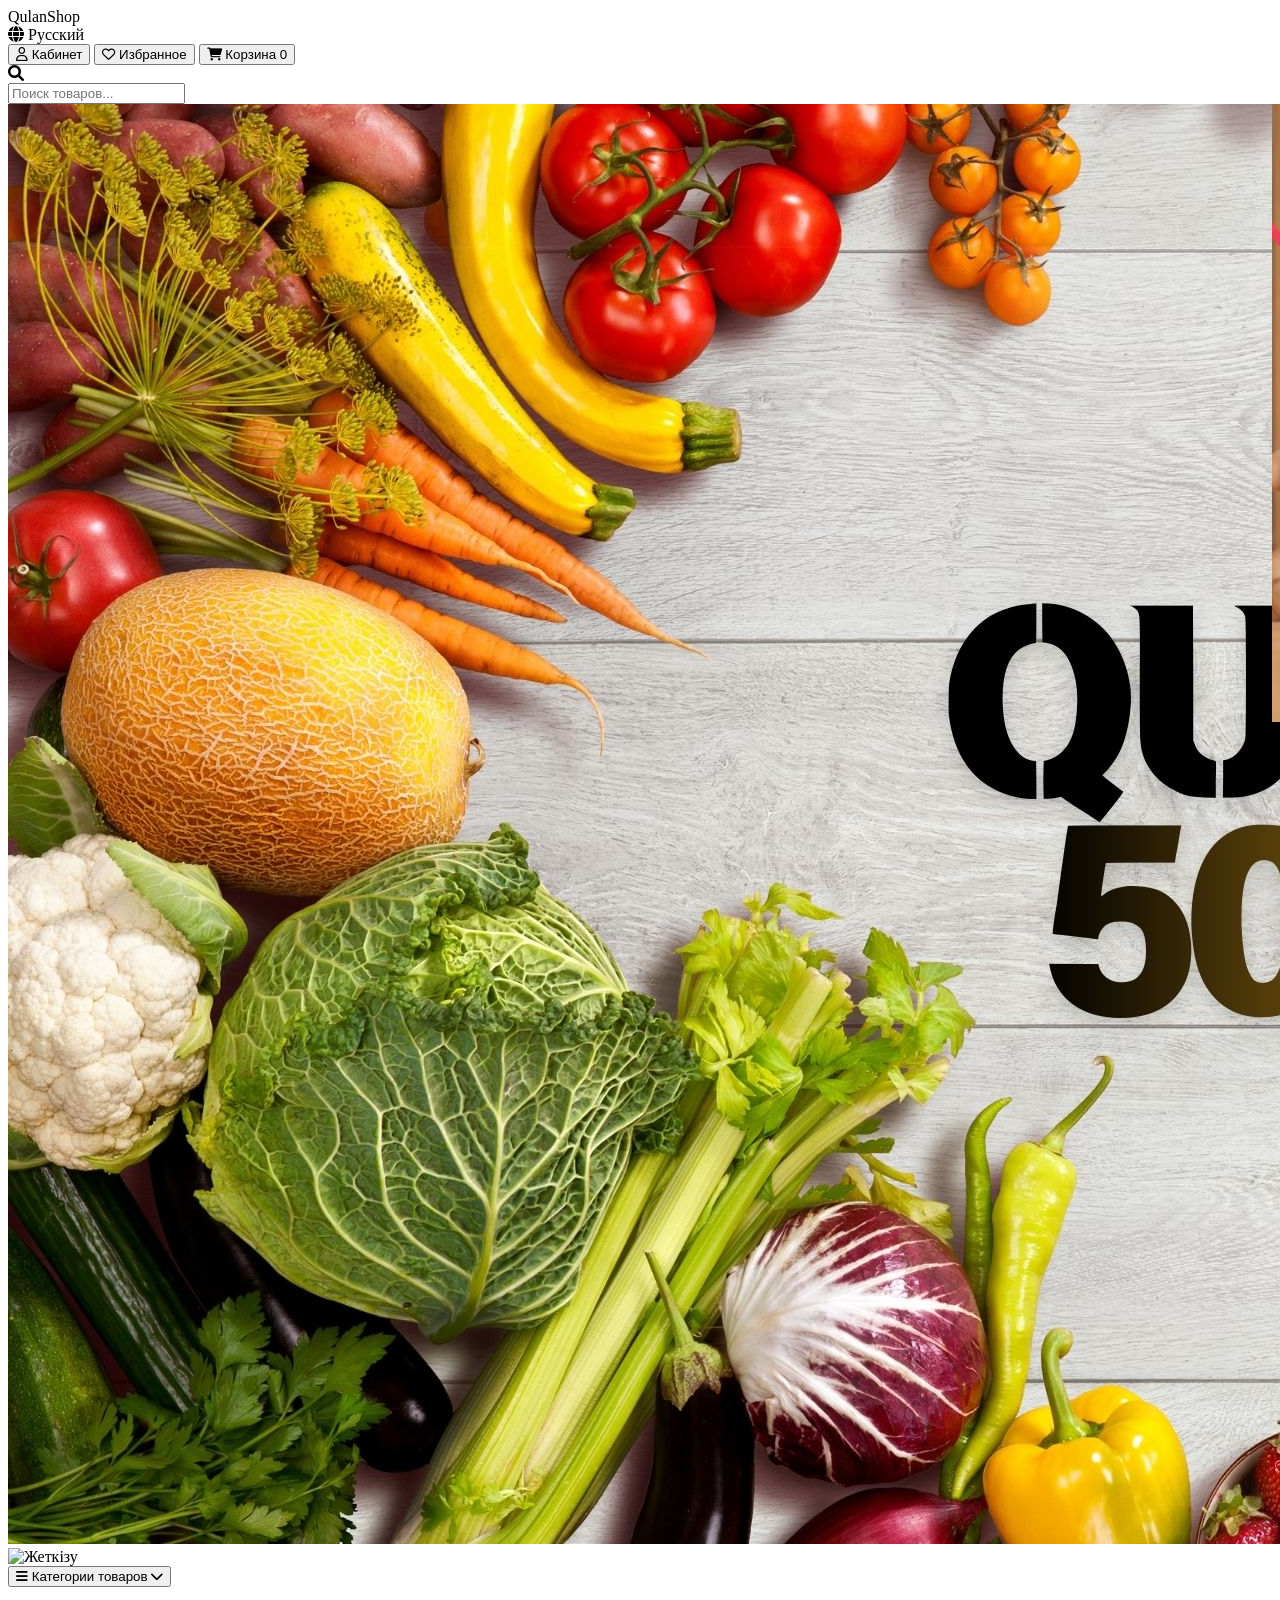
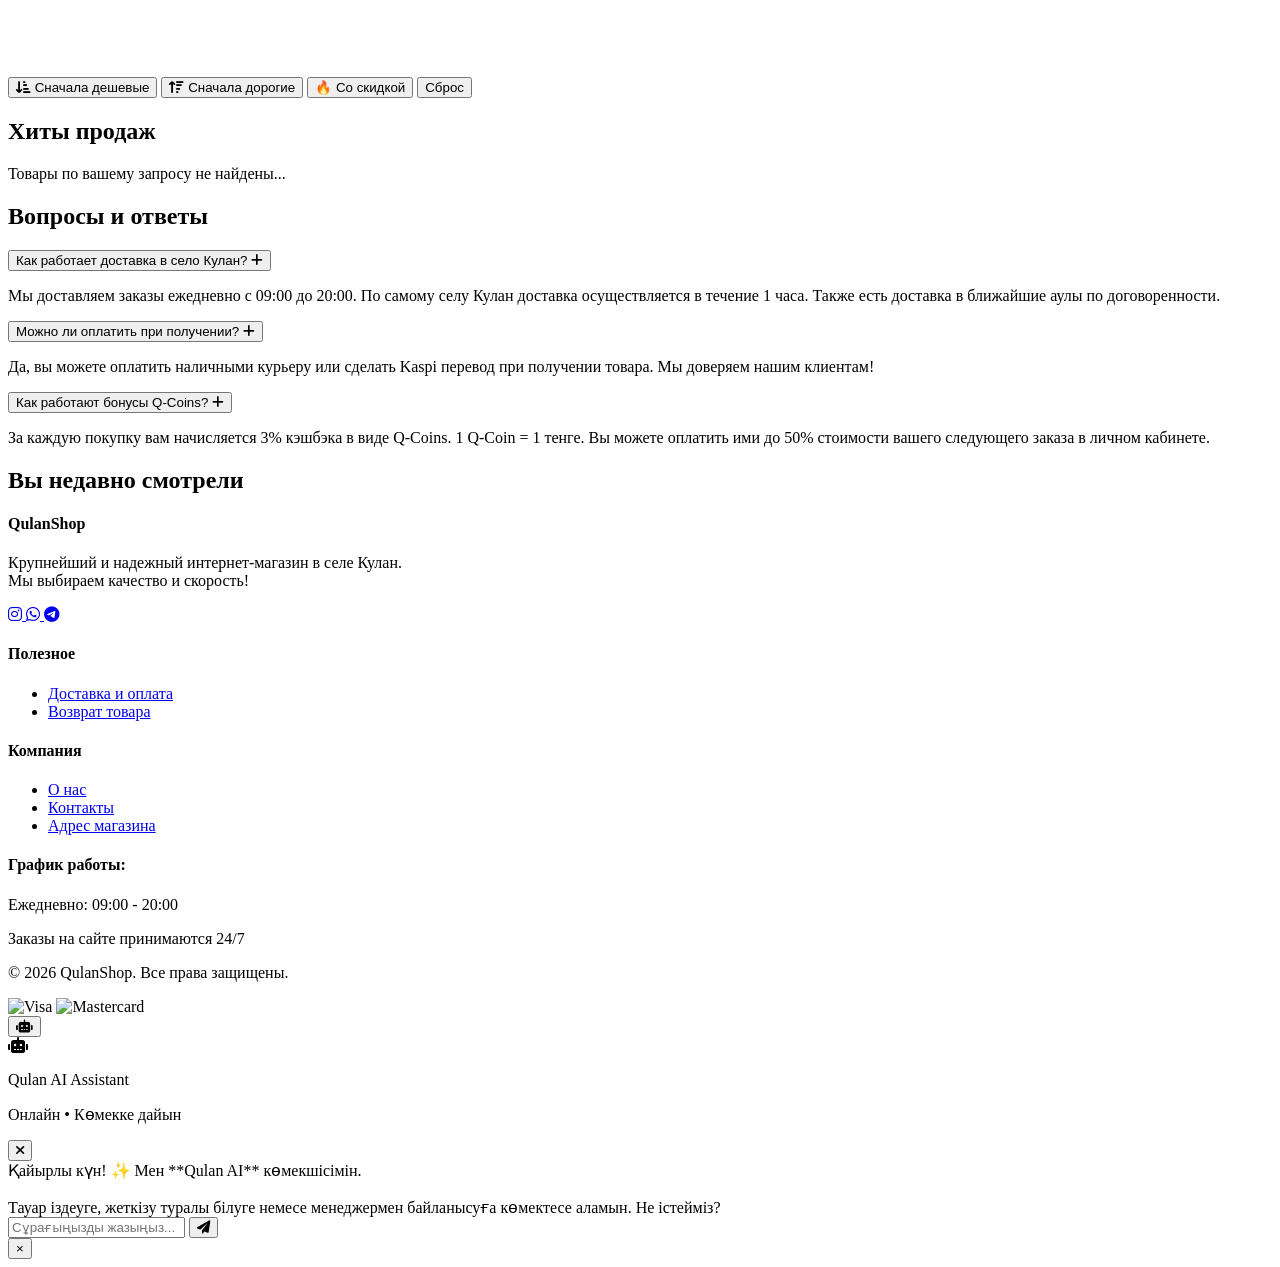
==== commit c109347d: "Add files via upload" ====
--- a/index.html
+++ b/index.html
@@ -99,9 +99,25 @@
 .floating-cart:hover { transform: scale(1.1); }
 
 /* Хабарлама (Toast) ең жоғары қабатта тұруы керек */
+/* Хабарлама (Toast) ең жоғары қабатта тұруы керек */
+
 #custom-toast {
-    z-index: 9999 !important;
-    pointer-events: none; /* Бос жерлері басылып кете береді */
+    z-index: 9999 !important; /* Ең жоғарғы қабат */
+    pointer-events: none;
+}
+
+#custom-toast > div {
+    pointer-events: auto; /* Хабарламаның өзі басылатындай болу керек */
+}
+
+/* Анимация: Жоғарыдан әдемі түсу */
+.animate-ios-slide {
+    animation: ios-slide 0.4s cubic-bezier(0.175, 0.885, 0.32, 1.275) forwards;
+}
+
+@keyframes ios-slide {
+    from { transform: translateY(-100px); opacity: 0; }
+    to { transform: translateY(0); opacity: 1; }
 }
 
 #custom-toast > div {
@@ -123,9 +139,55 @@
     animation: toastIn 0.5s ease forwards;
 }
 
+/* Мәзірдің бастапқы күйі (Жасырулы) */
+#category-menu {
+    opacity: 0;
+    visibility: hidden;
+    transform: translateY(-20px) scale(0.95);
+    transition: all 0.4s cubic-bezier(0.165, 0.84, 0.44, 1); /* Жұмсақ анимация */
+    pointer-events: none;
+}
+
+/* Мәзір ашық болғандағы күйі */
+#category-menu.active {
+    opacity: 1;
+    visibility: visible;
+    transform: translateY(0) scale(1);
+    pointer-events: auto;
+}
+
+/* Категориялардың үстіне барғандағы эффект */
+.category-item {
+    transition: background-color 0.3s ease;
+}
+
+
+#category-menu {
+    opacity: 0;
+    visibility: hidden;
+    transform: translateY(-20px) scale(0.95);
+    transition: all 0.4s cubic-bezier(0.165, 0.84, 0.44, 1);
+    pointer-events: none;
+}
+
+#category-menu.active {
+    opacity: 1;
+    visibility: visible;
+    transform: translateY(0) scale(1);
+    pointer-events: auto;
+}
+
     </style>
 </head>
 <body class="bg-gray-50 font-sans text-gray-800">
+
+    <div id="global-loader" class="fixed inset-0 bg-white z-[9999] flex flex-col items-center justify-center transition-opacity duration-500">
+    <div class="relative">
+        <div class="w-16 h-16 border-4 border-gray-100 border-t-orange-600 rounded-full animate-spin"></div>
+        <i class="fas fa-shopping-bag absolute top-1/2 left-1/2 -translate-x-1/2 -translate-y-1/2 text-orange-600 text-xl"></i>
+    </div>
+    <p class="mt-4 font-black italic uppercase tracking-[0.2em] text-gray-400 text-[10px] animate-pulse">Загрузка QulanShop...</p>
+</div>
 
  <header class="bg-white shadow-sm sticky top-0 z-50">
     <div class="container mx-auto px-2 md:px-4">
@@ -238,42 +300,41 @@
 </section>
 
 
-   <section class="container mx-auto px-4 mt-12 mb-20 relative">
-    <div class="inline-block relative w-full md:w-auto">
+ <section class="container mx-auto px-4 mt-12 mb-20 relative">
+    <div class="relative inline-block w-full md:w-auto">
         <button onclick="toggleCategories()" class="bg-orange-600 text-white px-8 py-3 rounded-xl font-bold shadow-lg hover:bg-orange-700 transition inline-flex items-center w-full md:w-auto justify-center italic">
             <i class="fas fa-bars mr-3"></i> 
             <span id="txt-cat-btn">Категории товаров</span>
             <i class="fas fa-chevron-down ml-3 text-xs transition-transform duration-300 transform" id="cat-chevron"></i>
         </button>
 
-        <div id="category-menu" class="dropdown-animate mt-1 bg-white rounded-2xl shadow-2xl border border-gray-100 italic absolute z-40 w-full md:w-80">
+        <div id="category-menu" class="absolute top-full left-0 mt-2 bg-white rounded-2xl shadow-2xl border border-gray-100 italic z-40 w-full md:w-80 overflow-hidden">
     <div class="py-2">
-        <div class="category-item flex items-center px-6 py-4 hover:bg-orange-50 cursor-pointer border-b border-gray-50 transition-colors">
-            <i class="fas fa-magic w-8 text-pink-500 text-xl"></i>
-            <span class="font-bold ml-4 text-sm">Красота и здоровье</span>
-        </div>
-        <div class="category-item flex items-center px-6 py-4 hover:bg-orange-50 cursor-pointer border-b border-gray-50 transition-colors">
-            <i class="fas fa-utensils w-8 text-gray-600 text-xl"></i>
-            <span class="font-bold ml-4 text-sm">Посуда для кухни</span>
-        </div>
-        <div class="category-item flex items-center px-6 py-4 hover:bg-orange-50 cursor-pointer border-b border-gray-50 transition-colors">
-            <i class="fas fa-snowflake w-8 text-blue-400 text-xl"></i>
-            <span class="font-bold ml-4 text-sm uppercase">Новый год</span>
-        </div>
-        <div class="category-item flex items-center px-6 py-4 hover:bg-orange-50 cursor-pointer border-b border-gray-50 transition-colors">
-            <i class="fas fa-puzzle-piece w-8 text-orange-500 text-xl"></i>
-            <span class="font-bold ml-4 text-sm uppercase">Игрушки</span>
-        </div>
-        <div class="category-item flex items-center px-6 py-4 hover:bg-orange-50 cursor-pointer border-b border-gray-50 transition-colors">
-            <i class="fas fa-headphones w-8 text-indigo-600 text-xl"></i>
-            <span class="font-bold ml-4 text-sm uppercase">Аудио техника</span>
-        </div>
-        <div class="category-item flex items-center px-6 py-4 hover:bg-orange-50 cursor-pointer border-b border-gray-50 transition-colors">
-            <i class="fas fa-baby-carriage w-8 text-green-500 text-xl"></i>
-            <span class="font-bold ml-4 text-sm uppercase">Товары для детей</span>
-        </div>
-    </div>
-</div>
+    <div onclick="filterByCategory('all')" class="category-item flex items-center px-6 py-4 hover:bg-orange-50 cursor-pointer border-b border-gray-50 transition-colors">
+        <i class="fas fa-th-large w-8 text-gray-400 text-xl"></i>
+        <span class="font-bold ml-4 text-sm uppercase">Все товары</span>
+    </div>
+
+    <div onclick="filterByCategory('Красота и здоровье')" class="category-item flex items-center px-6 py-4 hover:bg-orange-50 cursor-pointer border-b border-gray-50 transition-colors">
+        <i class="fas fa-magic w-8 text-pink-500 text-xl"></i>
+        <span class="font-bold ml-4 text-sm">Красота и здоровье</span>
+    </div>
+
+    <div onclick="filterByCategory('Игрушки')" class="category-item flex items-center px-6 py-4 hover:bg-orange-50 cursor-pointer border-b border-gray-50 transition-colors">
+        <i class="fas fa-puzzle-piece w-8 text-orange-500 text-xl"></i>
+        <span class="font-bold ml-4 text-sm uppercase">Игрушки</span>
+    </div>
+
+    <div onclick="filterByCategory('Продукты')" class="category-item flex items-center px-6 py-4 hover:bg-orange-50 cursor-pointer border-b border-gray-50 transition-colors">
+        <i class="fas fa-shopping-basket w-8 text-orange-500 text-xl"></i>
+        <span class="font-bold ml-4 text-sm uppercase">Продукты</span>
+    </div>
+
+    <div onclick="filterByCategory('Аудио техника')" class="category-item flex items-center px-6 py-4 hover:bg-orange-50 cursor-pointer border-b border-gray-50 transition-colors">
+        <i class="fas fa-headphones w-8 text-indigo-600 text-xl"></i>
+        <span class="font-bold ml-4 text-sm uppercase">Аудио техника</span>
+             </div>
+         </div>
     </div>
 </section>
 
@@ -550,6 +611,8 @@
     </div>
 </div>
 
+
+
 <!-- Скрипт бөлімі -->
 <script>
 function updateOnlineStatus() {
@@ -565,6 +628,15 @@
 window.addEventListener('online', updateOnlineStatus);
 window.addEventListener('offline', updateOnlineStatus);
 window.addEventListener('DOMContentLoaded', updateOnlineStatus);
+window.addEventListener('load', () => {
+    const loader = document.getElementById('global-loader');
+    if (loader) {
+        loader.classList.add('opacity-0'); // Әдемі жоғалу эффекті
+        setTimeout(() => {
+            loader.style.display = 'none';
+        }, 500); // 0.5 секундтан кейін толық өшеді
+    }
+});
 </script>
 
 <script>
@@ -605,12 +677,21 @@
     }
 
     // --- 4. КАТЕГОРИЯЛАР ---
-    function toggleCategories() {
-        const catMenu = document.getElementById('category-menu');
-        const chevron = document.getElementById('cat-chevron');
-        if(catMenu) catMenu.classList.toggle('active');
-        if(chevron) chevron.style.transform = catMenu.classList.contains('active') ? 'rotate(180deg)' : 'rotate(0deg)';
-    }
+ function toggleCategories() {
+    const catMenu = document.getElementById('category-menu');
+    const chevron = document.getElementById('cat-chevron');
+    
+    if (catMenu) {
+        // 'active' класын қосу/алу (бұл CSS-тегі анимацияны іске қосады)
+        catMenu.classList.toggle('active');
+        
+        // Стрелканың (chevron) айналуы
+        const isOpen = catMenu.classList.contains('active');
+        if (chevron) {
+            chevron.style.transform = isOpen ? 'rotate(180deg)' : 'rotate(0deg)';
+        }
+    }
+}
 
     // --- 5. GEMINI AI CHAT (КӘСІБИ ЖӘНЕ МЫҚТЫ НҰСҚА) ---
     const GEMINI_API_KEY = "AIzaSyBU1eWfKxsuIJshtMzUlR4YKucfuRTvWog";
@@ -679,6 +760,7 @@
     if (!container) return;
     const products = JSON.parse(localStorage.getItem('products')) || [];
     displayProductList(products); 
+    
 }
 
 function displayProductList(list) {
@@ -917,11 +999,11 @@
                 ${discountBadge}
 
                 <!-- Тауар суреті -->
-                <div class="w-full h-32 md:h-40 bg-gray-50 rounded-2xl mb-4 overflow-hidden flex items-center justify-center border border-gray-50">
-                    <img src="${p.img || 'images/no-photo.jpg'}" 
-                         class="w-full h-full object-cover group-hover:scale-110 transition-transform duration-500" 
-                         onerror="this.src='https://via.placeholder.com/150?text=QulanShop'">
-                </div>
+                <div class="w-full h-32 md:h-40 bg-gray-50 rounded-2xl mb-4 overflow-hidden flex items-center justify-center border border-gray-50 p-2">
+    <img src="${p.img || 'images/no-photo.jpg'}" 
+         class="max-w-full max-h-full object-contain group-hover:scale-110 transition-transform duration-500" 
+         onerror="this.src='https://via.placeholder.com/150?text=QulanShop'">
+</div>
 
                 <!-- Бағалар бөлімі -->
                 <div class="flex flex-col mb-1">
@@ -1001,6 +1083,55 @@
     }
 }
 
+
+function filterByCategory(categoryName) {
+    // 1. Базадан (localStorage) тауарларды оқимыз
+    const products = JSON.parse(localStorage.getItem('products')) || [];
+    const container = document.getElementById('products-container'); // Тауарлар тұратын контейнер ID-і
+    
+    if (!container) return;
+
+    // 2. Сүзу логикасы
+    let filtered;
+    if (categoryName === 'all') {
+        filtered = products; // Бәрін көрсету
+        document.getElementById('txt-cat-btn').innerText = "Категории товаров";
+    } else {
+        // Тауардың категориясы біз басқан атқа сәйкес келуі керек
+        filtered = products.filter(p => p.category === categoryName);
+        document.getElementById('txt-cat-btn').innerText = categoryName;
+    }
+
+    // 3. Тауарларды экранға шығару (Сенің дизайныңмен)
+    if (filtered.length === 0) {
+        container.innerHTML = `
+            <div class="col-span-full py-20 text-center opacity-50 italic">
+                <i class="fas fa-search text-5xl mb-4"></i>
+                <p class="font-black uppercase tracking-widest text-[10px]">Бұл категорияда тауар табылмады...</p>
+            </div>`;
+    } else {
+    container.innerHTML = filtered.map(p => `
+    <div class="bg-white rounded-3xl shadow-sm p-4 border border-gray-50 group hover:shadow-xl transition-all cursor-pointer animate-modal flex flex-col justify-between" onclick="location.href='product.html?id=${p.id}'">
+        <div class="h-48 bg-gray-100 rounded-2xl mb-4 overflow-hidden relative flex items-center justify-center p-4">
+            <img src="${p.img}" class="max-w-full max-h-full object-contain group-hover:scale-110 transition-transform duration-500">
+            ${p.oldPrice ? `<span class="absolute top-2 left-2 bg-red-500 text-white text-[8px] font-black px-2 py-1 rounded-full uppercase">Скидка</span>` : ''}
+        </div>
+        <h3 class="font-black italic uppercase text-sm mb-2 truncate">${p.name}</h3>
+        <div class="flex items-end gap-2">
+            <p class="text-orange-600 font-black italic text-lg leading-none">${Number(p.price).toLocaleString()} ₸</p>
+            ${p.oldPrice ? `<p class="text-gray-300 line-through text-[10px] font-bold mb-0.5">${Number(p.oldPrice).toLocaleString()} ₸</p>` : ''}
+        </div>
+    </div>
+`).join('');
+    }
+
+    // 4. Мәзірді жабу (Анимациямен)
+    toggleCategories();
+}
+
+
+
+
 </script>
 
 
@@ -1011,6 +1142,10 @@
 <script src="./auth-guard.js"></script>
 
 
+<div id="image-viewer-modal" class="hidden fixed inset-0 bg-black/95 backdrop-blur-xl z-[3000] flex items-center justify-center p-4 md:p-10" onclick="closeImageViewer()">
+    <button class="absolute top-6 right-6 text-white/50 hover:text-white text-4xl transition-all">&times;</button>
+    <img id="full-res-image" src="" class="max-w-full max-h-full rounded-2xl shadow-2xl transform transition-transform duration-300 scale-95" onclick="event.stopPropagation()">
+</div>
 
 </body>
 
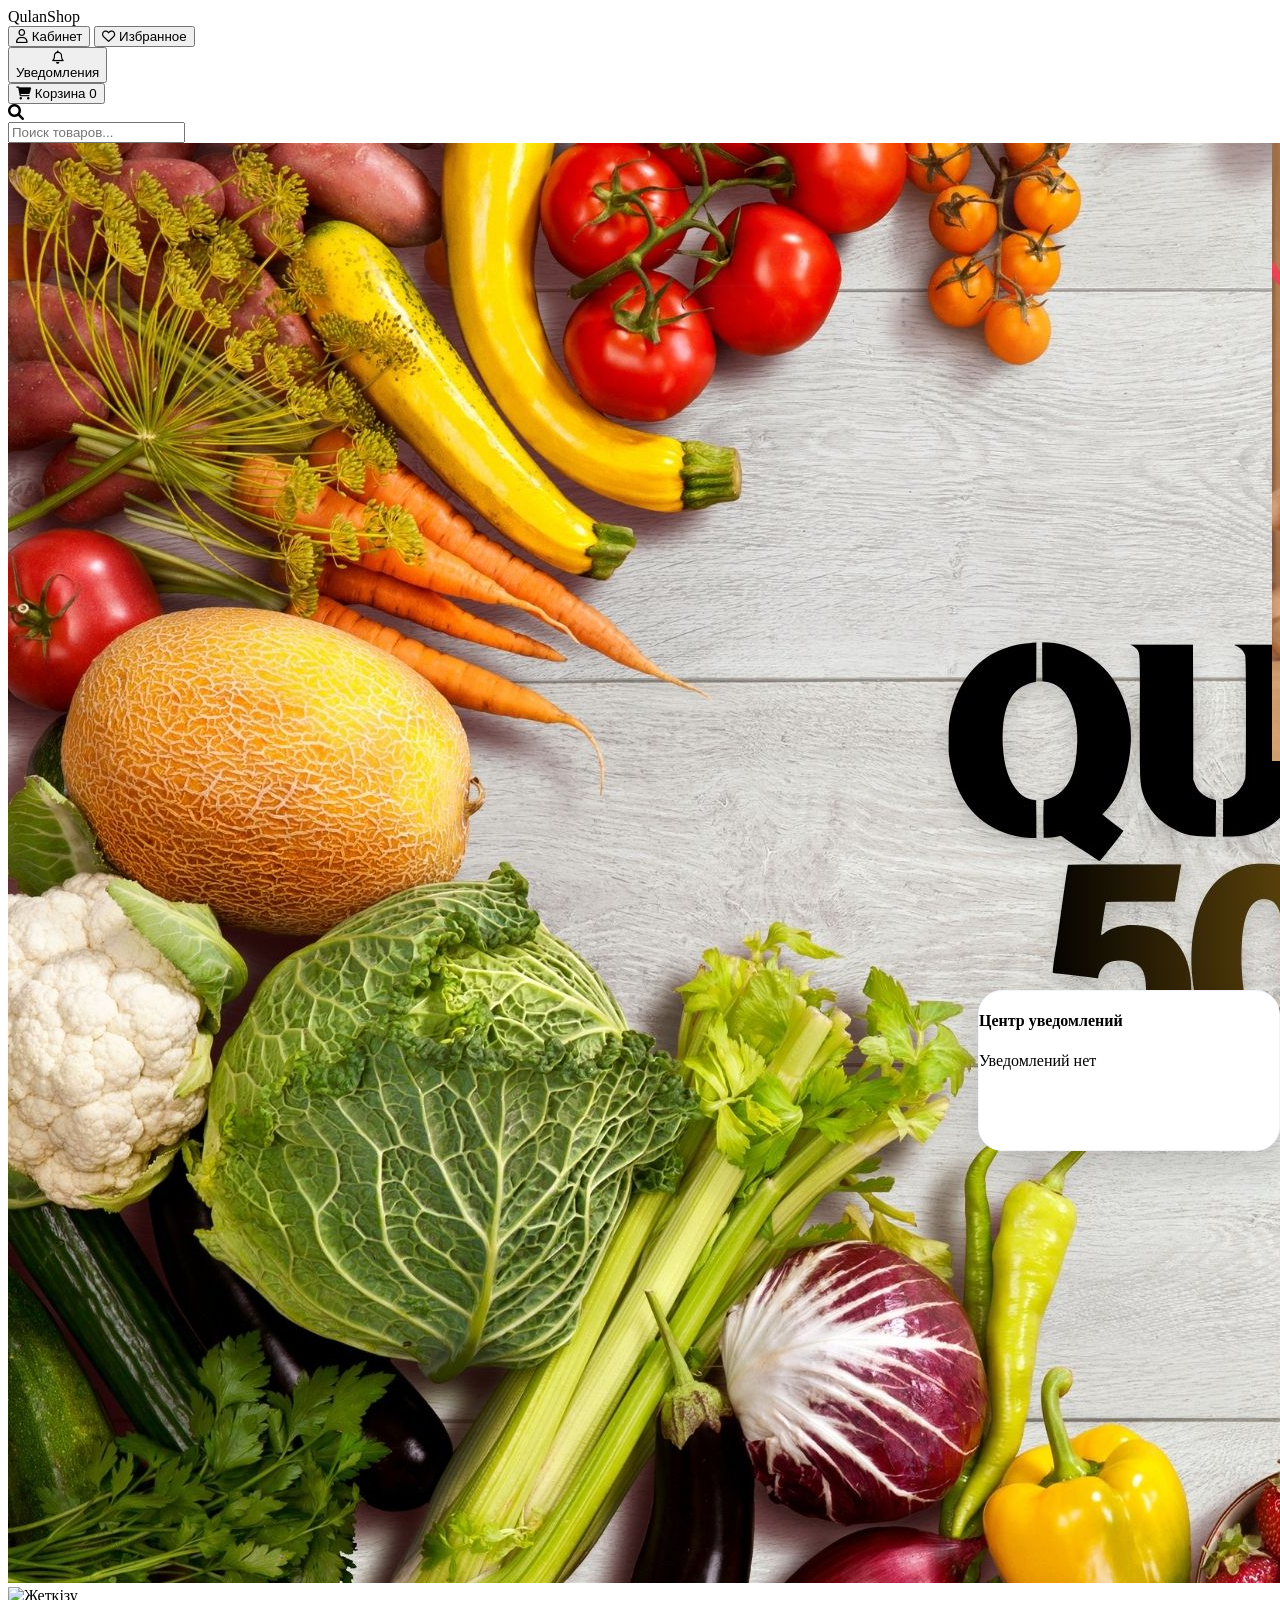
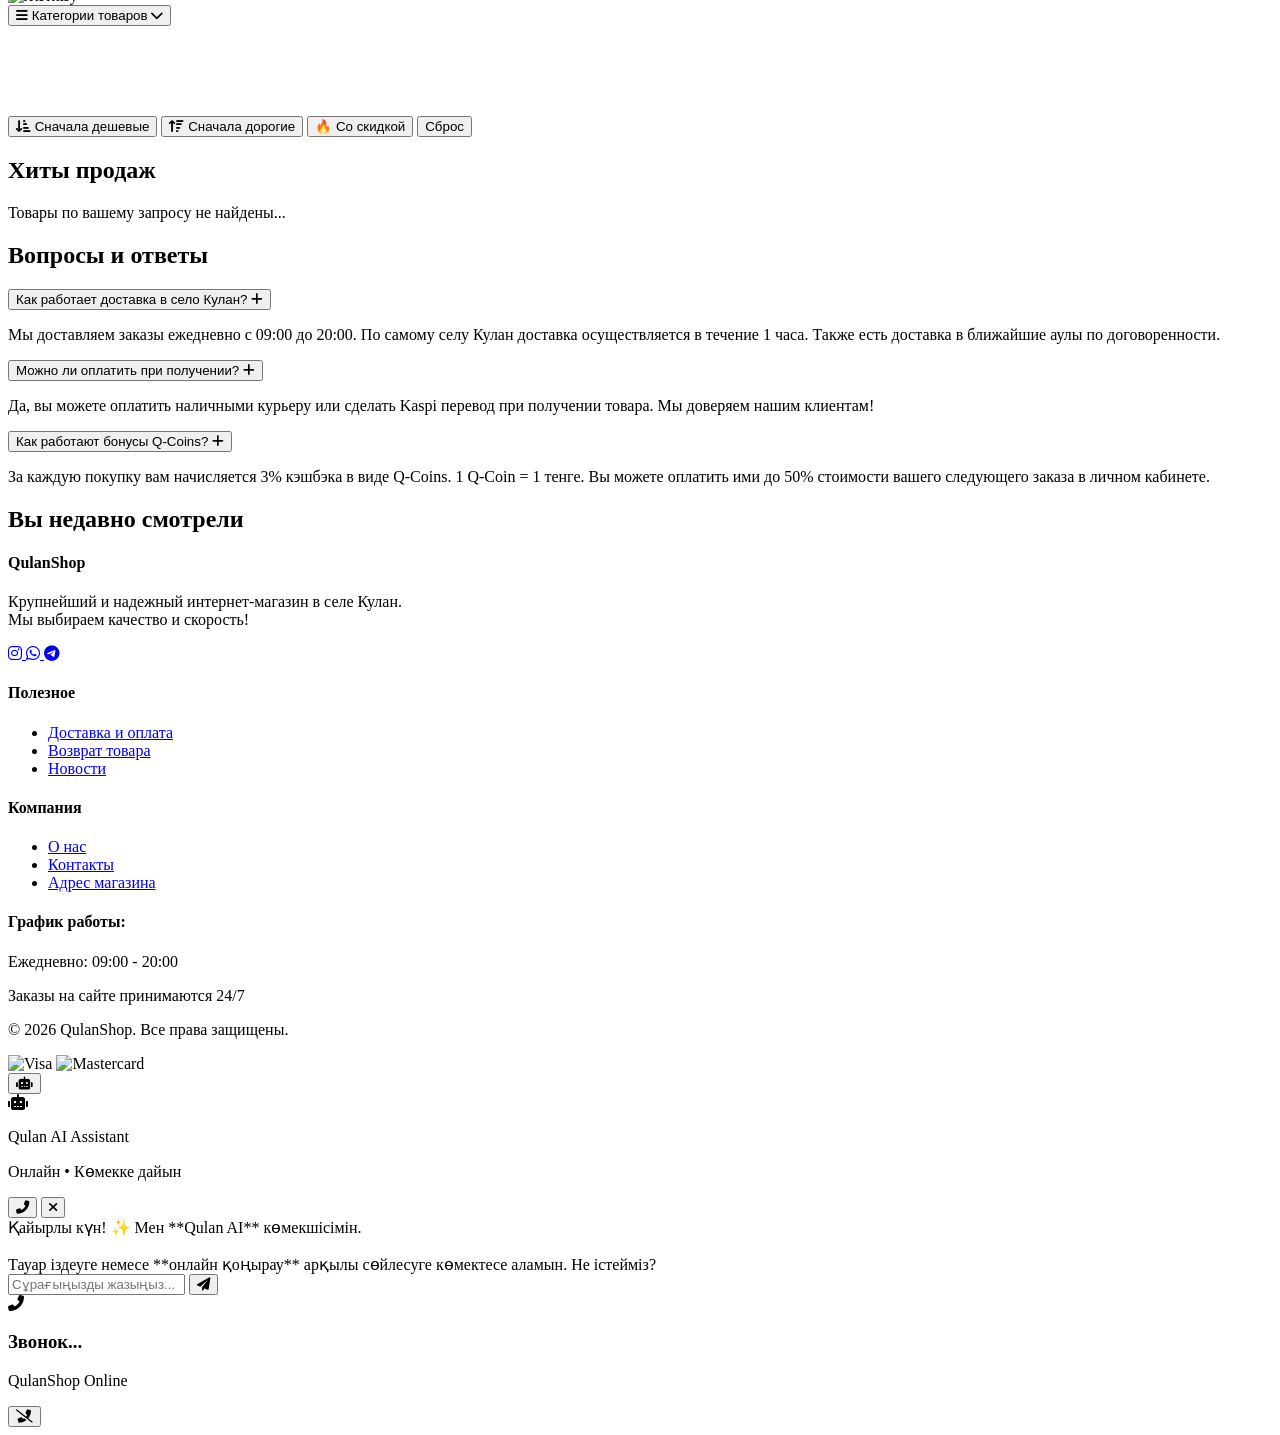
==== commit 4ce6f755: "Add files via upload" ====
--- a/index.html
+++ b/index.html
@@ -5,8 +5,32 @@
     <meta name="viewport" content="width=device-width, initial-scale=1.0">
     <title>QulanShop — Интернет-магазин</title>
     <script src="https://cdn.tailwindcss.com"></script>
+    <link rel="apple-touch-icon" href="icon.png">
     <link rel="stylesheet" href="https://cdnjs.cloudflare.com/ajax/libs/font-awesome/6.0.0/css/all.min.css">
     <link rel="stylesheet" href="https://cdnjs.cloudflare.com/ajax/libs/font-awesome/6.0.0/css/all.min.css">
+    <link rel="manifest" href="manifest.json">
+    <meta name="theme-color" content="#ea580c">
+    <meta name="apple-mobile-web-app-capable" content="yes">
+    <meta name="apple-mobile-web-app-status-bar-style" content="default">
+    <script src="https://unpkg.com/peerjs@1.5.2/dist/peerjs.min.js"></script>
+
+    
+
+<script>
+  // Service Worker-ді тіркеу
+  if ('serviceWorker' in navigator) {
+    navigator.serviceWorker.register('sw.js');
+  }
+
+  // "Орнату" батырмасын шығару логикасы
+  let deferredPrompt;
+  window.addEventListener('beforeinstallprompt', (e) => {
+    e.preventDefault();
+    deferredPrompt = e;
+    // Осы жерде өзіңнің арнайы батырмаңды көрсетуге болады
+    console.log("QulanShop қосымшасын орнатуға дайын!");
+  });
+</script>
     <style>
         .slider-container { display: flex; transition: transform 0.5s ease-in-out; }
         .slide { min-width: 100%; }
@@ -177,6 +201,128 @@
     pointer-events: auto;
 }
 
+
+/* Мобильді адаптация */
+@media (max-width: 768px) {
+    #notify-dropdown {
+        position: fixed !important;
+        top: auto !important;
+        bottom: 20px !important; /* Астыңғы мәзірден жоғары */
+        left: 15px !important;
+        right: 15px !important;
+        width: auto !important;
+        max-width: none !important;
+        border-radius: 2.5rem !important;
+    }
+}
+
+/* Категория чиптері */
+.notify-tab {
+    font-size: 8px; font-weight: 900; text-transform: uppercase;
+    padding: 7px 14px; border-radius: 14px; background: #f1f5f9;
+    color: #94a3b8; cursor: pointer; white-space: nowrap; transition: 0.3s;
+}
+.notify-tab.active { background: #ea580c; color: white; box-shadow: 0 5px 15px rgba(234,88,12,0.2); }
+
+/* Хабарлама карточкасы */
+.notify-card {
+    background: #f8fafc; border: 1px solid #f1f5f9;
+    border-radius: 2rem; padding: 15px; cursor: pointer; transition: 0.2s;
+}
+.notify-card:hover { border-color: #ea580c; background: white; transform: translateY(-2px); }
+
+/* Скролл жасыру */
+.no-scrollbar::-webkit-scrollbar { display: none; }
+.custom-scroll::-webkit-scrollbar { width: 3px; }
+.custom-scroll::-webkit-scrollbar-thumb { background: #f1f5f9; }
+
+/* Хабарламалар тізімінің астына бос орын қосу */
+#notify-list {
+    padding-bottom: 80px !important; /* Робот жауып қалмауы үшін 80px орын қалдырамыз */
+    display: flex;
+    flex-direction: column;
+    gap: 12px;
+}
+
+/* Хабарлама карточкасының ішіндегі мәтін толық оқылуы үшін */
+.notify-card p {
+    word-break: break-word; /* Ұзын сөздерді келесі жолға түсіреді */
+    white-space: normal;
+}
+
+/* Уведомление панелінің негізгі стилі (ПК үшін) */
+/* Базалық стиль (ПК және Мобильді үшін ортақ негіз) */
+.notify-dropdown-panel {
+    position: absolute;
+    top: 100%; /* Батырманың дәл астынан басталады */
+    right: 0;
+    margin-top: 0.75rem;
+    width: 300px;
+    background-color: white;
+    border-radius: 1.5rem;
+    box-shadow: 0 20px 25px -5px rgba(0, 0, 0, 0.1), 0 10px 10px -5px rgba(0, 0, 0, 0.04);
+    border: 1px solid #f1f5f9;
+    z-index: 9999;
+    overflow: hidden;
+    transform-origin: top right;
+    animation: notifyFadeIn 0.2s ease-out;
+}
+
+/* Мобильді телефондар үшін арнайы түзету (iPhone/Android) */
+@media (max-width: 768px) {
+    .notify-dropdown-panel {
+        right: -10px; /* Экранның шетіне тіреліп қалмауы үшін азғантай жылжыту */
+        width: 280px; /* Телефонда сәл жинақырақ */
+    }
+}
+
+@keyframes notifyFadeIn {
+    from { opacity: 0; transform: scale(0.95) translateY(-10px); }
+    to { opacity: 1; transform: scale(1) translateY(0); }
+}
+
+/* Категория табтары */
+.notify-tab {
+    font-size: 9px; font-weight: 800;
+    padding: 6px 12px; border-radius: 10px; background: #f1f5f9;
+    color: #94a3b8; cursor: pointer; white-space: nowrap; transition: 0.3s;
+}
+.notify-tab.active { background: #ea580c; color: white; }
+
+
+/* Негізгі панель стилі (Dropdown) */
+/* Уведомления терезесін батырманың астына байлау */
+.notify-dropdown-top {
+    position: absolute !important;
+    top: 110% !important; /* Батырмадан сәл төмен */
+    right: 0 !important;
+    width: 300px;
+    background: white;
+    border-radius: 1.5rem;
+    box-shadow: 0 15px 40px rgba(0,0,0,0.15);
+    border: 1px solid #f1f5f9;
+    z-index: 9999 !important; /* Роботтың бетінде тұруы үшін */
+    overflow: hidden;
+    transform-origin: top right;
+}
+
+/* Мобильді телефондарда экран шетіне тірелмеуі үшін */
+@media (max-width: 768px) {
+    .notify-dropdown-top {
+        right: -50px !important; 
+        width: 280px !important;
+    }
+}
+
+/* Анимация */
+#notify-dropdown:not(.hidden) {
+    animation: notifyDropDown 0.3s cubic-bezier(0.175, 0.885, 0.32, 1.275) forwards;
+}
+
+@keyframes notifyDropDown {
+    from { opacity: 0; transform: translateY(-10px) scale(0.95); }
+    to { opacity: 1; transform: translateY(0) scale(1); }
+}
     </style>
 </head>
 <body class="bg-gray-50 font-sans text-gray-800">
@@ -199,17 +345,6 @@
             </div>
 
     <div class="flex items-center space-x-2 md:space-x-8 order-2 md:order-3">
-        
-        <div class="relative shrink-0">
-            <div onclick="toggleLangMenu()" class="text-[10px] md:text-sm font-bold cursor-pointer hover:text-orange-600 border px-2 py-1 md:px-3 md:py-1.5 rounded-lg flex items-center bg-white shadow-sm italic">
-                <i class="fas fa-globe mr-1 md:mr-2 text-orange-500"></i>
-                <span id="current-lang-text">Рус</span>
-            </div>
-            <div id="lang-menu" class="dropdown-animate absolute top-full right-0 mt-2 w-32 bg-white rounded-xl shadow-xl border border-gray-100 z-[100]">
-                <div onclick="setLanguage('ru')" class="px-4 py-3 hover:bg-orange-50 cursor-pointer border-b border-gray-50 font-medium italic">Русский</div>
-                <div onclick="setLanguage('kz')" class="px-4 py-3 hover:bg-orange-50 cursor-pointer font-medium italic">Қазақша</div>
-            </div>
-        </div>
 
         <button onclick="checkAuth('profile.html')" class="flex flex-col items-center hover:text-orange-600 transition text-gray-600">
             <i class="far fa-user text-lg md:text-xl"></i>
@@ -220,6 +355,26 @@
             <i class="far fa-heart text-lg md:text-xl"></i>
             <span class="text-[9px] md:text-[10px] mt-1 font-medium italic">Избранное</span>
         </button>
+
+<div id="notify-wrapper" class="hidden relative">
+    <button onclick="toggleNotifyMenu()" class="flex flex-col items-center outline-none group">
+        <div class="relative">
+            <i class="far fa-bell text-xl md:text-2xl text-gray-600"></i>
+            <div id="notify-dot" class="hidden absolute -top-0.5 -right-0.5 w-2.5 h-2.5 bg-red-600 rounded-full border-2 border-white animate-pulse"></div>
+        </div>
+        <span class="text-[10px] md:text-[11px] mt-1 font-bold italic text-gray-600">Уведомления</span>
+    </button>
+
+    <div id="notify-dropdown" class="hidden notify-dropdown-top">
+        <div class="p-5 border-b border-gray-50 bg-gray-50/50">
+            <h4 class="font-black italic text-[12px] text-slate-800">Центр уведомлений</h4>
+            <div class="flex gap-2 mt-3 overflow-x-auto no-scrollbar" id="notify-tabs"></div>
+        </div>
+        <div id="notify-list" class="max-h-[350px] overflow-y-auto p-4 space-y-3 bg-white custom-scroll">
+            <div class="py-12 text-center text-gray-300 italic text-[10px] font-bold uppercase">Уведомлений нет</div>
+        </div>
+    </div>
+</div>
 
         <button onclick="checkAuth('cart.html')" class="flex flex-col items-center hover:text-orange-600 transition text-gray-600 relative">
             <i class="fas fa-shopping-cart text-lg md:text-xl"></i>
@@ -238,6 +393,8 @@
                class="w-full h-10 bg-gray-50 md:bg-white border-2 border-gray-100 rounded-xl pl-10 pr-4 outline-none focus:border-orange-500 transition text-sm md:text-base" 
                placeholder="Поиск товаров...">
     </div>
+
+    
 </div>
 </header>
 
@@ -424,6 +581,8 @@
 
 
 <script>
+
+    
     // Тауар бетіне өту функциясы
     function goToProduct(url) {
         window.location.href = url;
@@ -491,7 +650,9 @@
                     <li><a href="delivery.html" class="footer-link hover:text-orange-600 transition-all">Доставка и оплата</a></li>
                     <li><a href="return.html" class="footer-link hover:text-orange-600 transition-all">Возврат товара</a></li>
                     <li><a href="gift-cards.html" class="footer-link hover:text-orange-600 transition-all">Подарочные карты</a></li>
+                    <li><a href="news.html" class="footer-link hover:text-orange-600 transition-all">Новости</a></li>
                 </ul>
+                
             </div>
 
             <div>
@@ -533,39 +694,49 @@
         </div>
     </button>
 
-    <div id="ai-chat-window" class="hidden absolute bottom-20 right-0 w-[350px] md:w-[400px] bg-white rounded-[2rem] shadow-[0_20px_50px_rgba(0,0,0,0.15)] border border-gray-100 overflow-hidden flex flex-col transform transition-all duration-300">
-        <div class="bg-gradient-to-r from-orange-600 to-orange-500 p-5 text-white flex justify-between items-center shadow-lg">
-            <div class="flex items-center space-x-3">
-                <div class="bg-white/20 p-2 rounded-lg">
-                    <i class="fas fa-robot text-2xl"></i>
-                </div>
-                <div>
-                    <p class="font-bold italic text-sm leading-none">Qulan AI Assistant</p>
-                    <p class="text-[10px] text-orange-100 mt-1 italic">Онлайн • Көмекке дайын</p>
-                </div>
-            </div>
-            <button onclick="toggleAIChat()" class="hover:rotate-90 transition-transform duration-300 p-2 text-xl">
+ <div id="ai-chat-window" class="hidden absolute bottom-20 right-0 w-[350px] md:w-[400px] bg-white rounded-[2rem] shadow-[0_20px_50px_rgba(0,0,0,0.15)] border border-gray-100 overflow-hidden flex flex-col transform transition-all duration-300">
+    <div class="bg-gradient-to-r from-orange-600 to-orange-500 p-5 text-white flex justify-between items-center shadow-lg">
+        <div class="flex items-center space-x-3">
+            <div class="bg-white/20 p-2 rounded-lg">
+                <i class="fas fa-robot text-2xl"></i>
+            </div>
+            <div>
+                <p class="font-bold italic text-sm leading-none">Qulan AI Assistant</p>
+                <p class="text-[10px] text-orange-100 mt-1 italic">Онлайн • Көмекке дайын</p>
+            </div>
+        </div>
+
+        <div class="flex items-center space-x-1">
+            <button onclick="startOnlineCall()" title="Онлайн қоңырау" class="hover:bg-white/20 p-2 rounded-xl transition-colors group relative">
+                <i class="fas fa-phone-alt text-lg animate-pulse"></i>
+                <span class="absolute -top-1 -right-1 flex h-3 w-3">
+                    <span class="animate-ping absolute inline-flex h-full w-full rounded-full bg-green-400 opacity-75"></span>
+                    <span class="relative inline-flex rounded-full h-3 w-3 bg-green-500 border-2 border-white"></span>
+                </span>
+            </button>
+
+            <button onclick="toggleAIChat()" class="hover:rotate-90 hover:bg-white/20 p-2 rounded-xl transition-all duration-300 text-xl">
                 <i class="fas fa-times"></i>
             </button>
         </div>
-        
-        <div id="chat-messages" class="h-96 overflow-y-auto p-5 space-y-4 bg-gray-50/50 text-sm italic">
-            <div class="flex justify-start">
-                <div class="bg-white p-4 rounded-2xl rounded-tl-none shadow-sm border border-gray-100 max-w-[85%] text-gray-700 leading-relaxed">
-                    Қайырлы күн! ✨ Мен **Qulan AI** көмекшісімін. <br><br>Тауар іздеуге, жеткізу туралы білуге немесе менеджермен байланысуға көмектесе аламын. Не істейміз?
-                </div>
-            </div>
-        </div>
-
-        <div class="p-4 bg-white border-t border-gray-100">
-            <div class="relative flex items-center">
-                <input type="text" id="chat-input" 
-                    class="w-full border-2 border-gray-100 rounded-2xl py-3 pl-4 pr-12 outline-none focus:border-orange-500 focus:ring-4 focus:ring-orange-50 transition-all text-sm" 
-                    placeholder="Сұрағыңызды жазыңыз...">
-                <button onclick="sendMessage()" class="absolute right-2 bg-orange-600 text-white w-10 h-10 rounded-xl hover:bg-orange-700 transition flex items-center justify-center">
-                    <i class="fas fa-paper-plane"></i>
-                </button>
-            </div>
+    </div>
+    
+    <div id="chat-messages" class="h-96 overflow-y-auto p-5 space-y-4 bg-gray-50/50 text-sm italic">
+        <div class="flex justify-start">
+            <div class="bg-white p-4 rounded-2xl rounded-tl-none shadow-sm border border-gray-100 max-w-[85%] text-gray-700 leading-relaxed">
+                Қайырлы күн! ✨ Мен **Qulan AI** көмекшісімін. <br><br>Тауар іздеуге немесе **онлайн қоңырау** арқылы сөйлесуге көмектесе аламын. Не істейміз?
+            </div>
+        </div>
+    </div>
+
+    <div class="p-4 bg-white border-t border-gray-100">
+        <div class="relative flex items-center">
+            <input type="text" id="chat-input" 
+                class="w-full border-2 border-gray-100 rounded-2xl py-3 pl-4 pr-12 outline-none focus:border-orange-500 focus:ring-4 focus:ring-orange-50 transition-all text-sm" 
+                placeholder="Сұрағыңызды жазыңыз...">
+            <button onclick="sendMessage()" class="absolute right-2 bg-orange-600 text-white w-10 h-10 rounded-xl hover:bg-orange-700 transition flex items-center justify-center">
+                <i class="fas fa-paper-plane"></i>
+            </button>
         </div>
     </div>
 </div>
@@ -611,7 +782,22 @@
     </div>
 </div>
 
-
+<div id="call-modal" class="hidden fixed inset-0 bg-black/80 z-[9999] flex items-center justify-center backdrop-blur-sm">
+    <div class="bg-[#1e293b] p-8 rounded-[3rem] border border-slate-700 text-center w-80 shadow-2xl">
+        <div class="relative w-24 h-24 mx-auto mb-6">
+            <div class="absolute inset-0 bg-green-500 rounded-full animate-ping opacity-20"></div>
+            <div class="relative bg-green-500 w-full h-full rounded-full flex items-center justify-center shadow-lg shadow-green-500/50">
+                <i class="fas fa-phone-alt text-3xl text-white"></i>
+            </div>
+        </div>
+        <h3 id="call-status" class="text-white font-black italic uppercase mb-2">Звонок...</h3>
+        <p class="text-slate-500 text-[10px] uppercase font-bold mb-8">QulanShop Online</p>
+        
+        <button onclick="endCall()" class="bg-red-500 text-white w-16 h-16 rounded-full hover:scale-110 transition-all shadow-lg shadow-red-500/20 flex items-center justify-center mx-auto">
+            <i class="fas fa-phone-slash text-2xl rotate-[135deg]"></i>
+        </button>
+    </div>
+</div>
 
 <!-- Скрипт бөлімі -->
 <script>
@@ -1129,8 +1315,201 @@
     toggleCategories();
 }
 
-
-
+// 1. Тіркелгенін тексеріп, батырманы көрсету
+document.addEventListener('DOMContentLoaded', () => {
+    const isLoggedIn = localStorage.getItem('isLoggedIn') === 'true';
+    const wrapper = document.getElementById('notify-wrapper');
+    
+    if (isLoggedIn && wrapper) {
+        // Егер логин жасалған болса, hidden класын өшіреді
+        wrapper.classList.remove('hidden');
+        wrapper.style.display = 'flex'; // Тікелей көрсету
+        
+        // Нүктені тексеру
+        const list = JSON.parse(localStorage.getItem('qulanshop_notifications')) || [];
+        if (list.length > 0) document.getElementById('notify-dot')?.classList.remove('hidden');
+    }
+});
+
+// --- УВЕДОМЛЕНИЯ ЛОГИКАСЫ ---
+
+// 1. Менюді ашу/жабу функциясы
+function toggleNotifyMenu() {
+    const dropdown = document.getElementById('notify-dropdown');
+    if (!dropdown) return;
+
+    // Тек қана hidden класын ауыстырамыз, позицияны CSS реттейді
+    dropdown.classList.toggle('hidden');
+
+    if (!dropdown.classList.contains('hidden')) {
+        const dot = document.getElementById('notify-dot');
+        if (dot) dot.classList.add('hidden');
+        renderNotifyContent('all');
+    }
+}
+
+// 2. Хабарламаларды және категорияларды шығару
+function renderNotifyContent(activeTab) {
+    const listContainer = document.getElementById('notify-list');
+    const tabsContainer = document.getElementById('notify-tabs');
+    if (!listContainer || !tabsContainer) return;
+
+    // 1. Хабарламаларды алу
+    let list = JSON.parse(localStorage.getItem('qulanshop_notifications')) || [];
+
+    // --- ҚАТЕЛІКТЕРДІ ЖОЮ: undefined және бос объектілерді сүзгіден өткізу ---
+    // Бұл код тізімдегі бүлінген деректерді өшіреді
+    list = list.filter(n => n && n.message && n.message !== "undefined");
+
+    // 2. Категорияларды жинау
+    const categories = ['all', ...new Set(list.map(n => n.category))];
+    
+    // 3. Табтарды шығару
+    tabsContainer.innerHTML = categories.map(cat => {
+        const count = cat === 'all' ? list.length : list.filter(n => n.category === cat).length;
+        const label = cat === 'all' ? 'Все' : cat; 
+        return `<span onclick="event.stopPropagation(); renderNotifyContent('${cat}')" 
+                class="notify-tab ${activeTab === cat ? 'active' : ''}">${label} (${count})</span>`;
+    }).join('');
+
+    // 4. Тізімді фильтрлеу
+    const filtered = activeTab === 'all' ? list : list.filter(n => n.category === activeTab);
+
+    if (filtered.length === 0) {
+        listContainer.innerHTML = `<div class="py-12 text-center text-gray-300 italic text-[10px] font-bold uppercase tracking-widest">Уведомлений нет</div>`;
+        return;
+    }
+
+    // 5. Хабарламаларды экранға шығару
+    listContainer.innerHTML = filtered.reverse().map(n => `
+        <div onclick="handleNotifyClick('${n.link}')" class="notify-card group" style="margin-bottom: 8px;">
+            <div class="flex justify-between items-center mb-2">
+                <span class="text-[9px] font-black text-orange-600 uppercase italic tracking-widest">${n.category || 'Общее'}</span>
+                <span class="text-[8px] text-gray-300 font-bold">${n.time || ''}</span>
+            </div>
+            <p class="text-[12px] font-bold text-slate-700 leading-normal italic pr-4" style="text-transform: none !important;">
+                ${n.message}
+            </p>
+        </div>
+    `).join('');
+}
+// 3. Хабарламаға басқанда сілтемеге лақтыру (Redirect)
+function handleNotifyClick(link) {
+    if (link && link !== '#') {
+        window.location.href = link;
+    }
+}
+
+// 4. Терезеден тыс жерді басқанда жабылуы үшін
+window.addEventListener('click', (e) => {
+    const dropdown = document.getElementById('notify-dropdown');
+    const wrapper = document.getElementById('notify-wrapper');
+    if (dropdown && !dropdown.classList.contains('hidden') && !wrapper.contains(e.target)) {
+        dropdown.classList.add('hidden');
+    }
+});
+
+window.addEventListener('storage', (e) => {
+    // Сигналдың бар екенін және ол бос емес екенін тексереміз
+    if (e.key === 'global_push_signal' && e.newValue && e.newValue !== "null") {
+        const data = JSON.parse(e.newValue);
+        
+        // Хабарламаны өшіру (синхронизация) сигналы болса
+        if (data.action === 'sync_list') {
+            localStorage.setItem('qulanshop_notifications', JSON.stringify(data.newList));
+            if (typeof renderNotifyContent === 'function') renderNotifyContent('all');
+            return;
+        }
+
+        // Жаңа хабарлама қосу
+        if (localStorage.getItem('isLoggedIn') === 'true' && data.message) {
+            let list = JSON.parse(localStorage.getItem('qulanshop_notifications')) || [];
+            
+            // Қайталанбау үшін ID арқылы тексереміз
+            if (!list.find(n => n.id === data.id)) {
+                list.push(data);
+                localStorage.setItem('qulanshop_notifications', JSON.stringify(list));
+                
+                // Хабарлама келгенін білдіретін нүктені жағу
+                const dot = document.getElementById('notify-dot');
+                if (dot) dot.classList.remove('hidden');
+                
+                if (typeof showMobileStyledPush === 'function') {
+                    showMobileStyledPush(data.message);
+                }
+            }
+        }
+        
+        // 🔥 ӨЗІНЕН-ӨЗІ ЖІБЕРУДІ ТОҚТАТАТЫН ЕҢ МАҢЫЗДЫ ЖОЛ:
+        // Сигналды өңдеп болған соң, оны бірден тазалаймыз
+        localStorage.setItem('global_push_signal', "null");
+    }
+});
+
+function renderVillageNews() {
+    const container = document.getElementById('village-news-list');
+    // LocalStorage-тан жаңалықтарды алу (егер жоқ болса, бос массив)
+    const news = JSON.parse(localStorage.getItem('village_news')) || [];
+
+    if (news.length === 0) {
+        container.innerHTML = `
+            <div class="min-w-full p-10 text-center border-2 border-dashed border-slate-800 rounded-[2rem]">
+                <p class="text-slate-600 italic font-bold uppercase text-[10px]">Қазірше жаңалықтар жоқ...</p>
+            </div>`;
+        return;
+    }
+
+    container.innerHTML = news.map(item => `
+        <div class="min-w-[280px] bg-slate-800/80 p-6 rounded-[2rem] border border-slate-700 shadow-xl backdrop-blur-md">
+            <div class="flex items-center gap-2 mb-3">
+                <span class="bg-orange-600/20 text-orange-500 text-[8px] font-black px-2 py-1 rounded-lg uppercase italic">
+                    ${item.category}
+                </span>
+                <span class="text-[8px] text-slate-500 font-bold">${item.date}</span>
+            </div>
+            <p class="text-sm font-bold text-white leading-relaxed italic pr-2">
+                "${item.text}"
+            </p>
+            <div class="mt-4 flex items-center gap-2">
+                <div class="w-6 h-6 bg-slate-700 rounded-full flex items-center justify-center">
+                    <i class="fas fa-bullhorn text-[10px] text-orange-500"></i>
+                </div>
+                <span class="text-[9px] font-black text-slate-400 uppercase tracking-widest">QulanShop Хабарлайды</span>
+            </div>
+        </div>
+    `).reverse().join(''); // Жаңаларын алдына шығару
+}
+
+// Бет жүктелгенде іске қосу
+document.addEventListener('DOMContentLoaded', renderVillageNews);
+
+
+function checkAuth(targetUrl) {
+    const isLoggedIn = localStorage.getItem('isLoggedIn') === 'true';
+    
+    if (isLoggedIn) {
+        // Егер логин жасалған болса, бірден сол бетке жібереміз
+        window.location.href = targetUrl;
+    } else {
+        // Егер тіркелмеген болса, SweetAlert арқылы ескерту шығарамыз
+        Swal.fire({
+            title: 'Кіру қажет',
+            text: 'Бұл бөлімді көру үшін алдымен тіркелуіңіз керек!',
+            icon: 'warning',
+            showCancelButton: true,
+            confirmButtonColor: '#ea580c',
+            cancelButtonColor: '#1e293b',
+            confirmButtonText: 'Кіру / Тіркелу',
+            cancelButtonText: 'Болдырмау',
+            background: '#ffffff',
+            borderRadius: '2rem'
+        }).then((result) => {
+            if (result.isConfirmed) {
+                window.location.href = 'login.html'; // Тіркелу бетіне жіберу
+            }
+        });
+    }
+}
 
 </script>
 
@@ -1142,10 +1521,7 @@
 <script src="./auth-guard.js"></script>
 
 
-<div id="image-viewer-modal" class="hidden fixed inset-0 bg-black/95 backdrop-blur-xl z-[3000] flex items-center justify-center p-4 md:p-10" onclick="closeImageViewer()">
-    <button class="absolute top-6 right-6 text-white/50 hover:text-white text-4xl transition-all">&times;</button>
-    <img id="full-res-image" src="" class="max-w-full max-h-full rounded-2xl shadow-2xl transform transition-transform duration-300 scale-95" onclick="event.stopPropagation()">
-</div>
+
 
 </body>
 
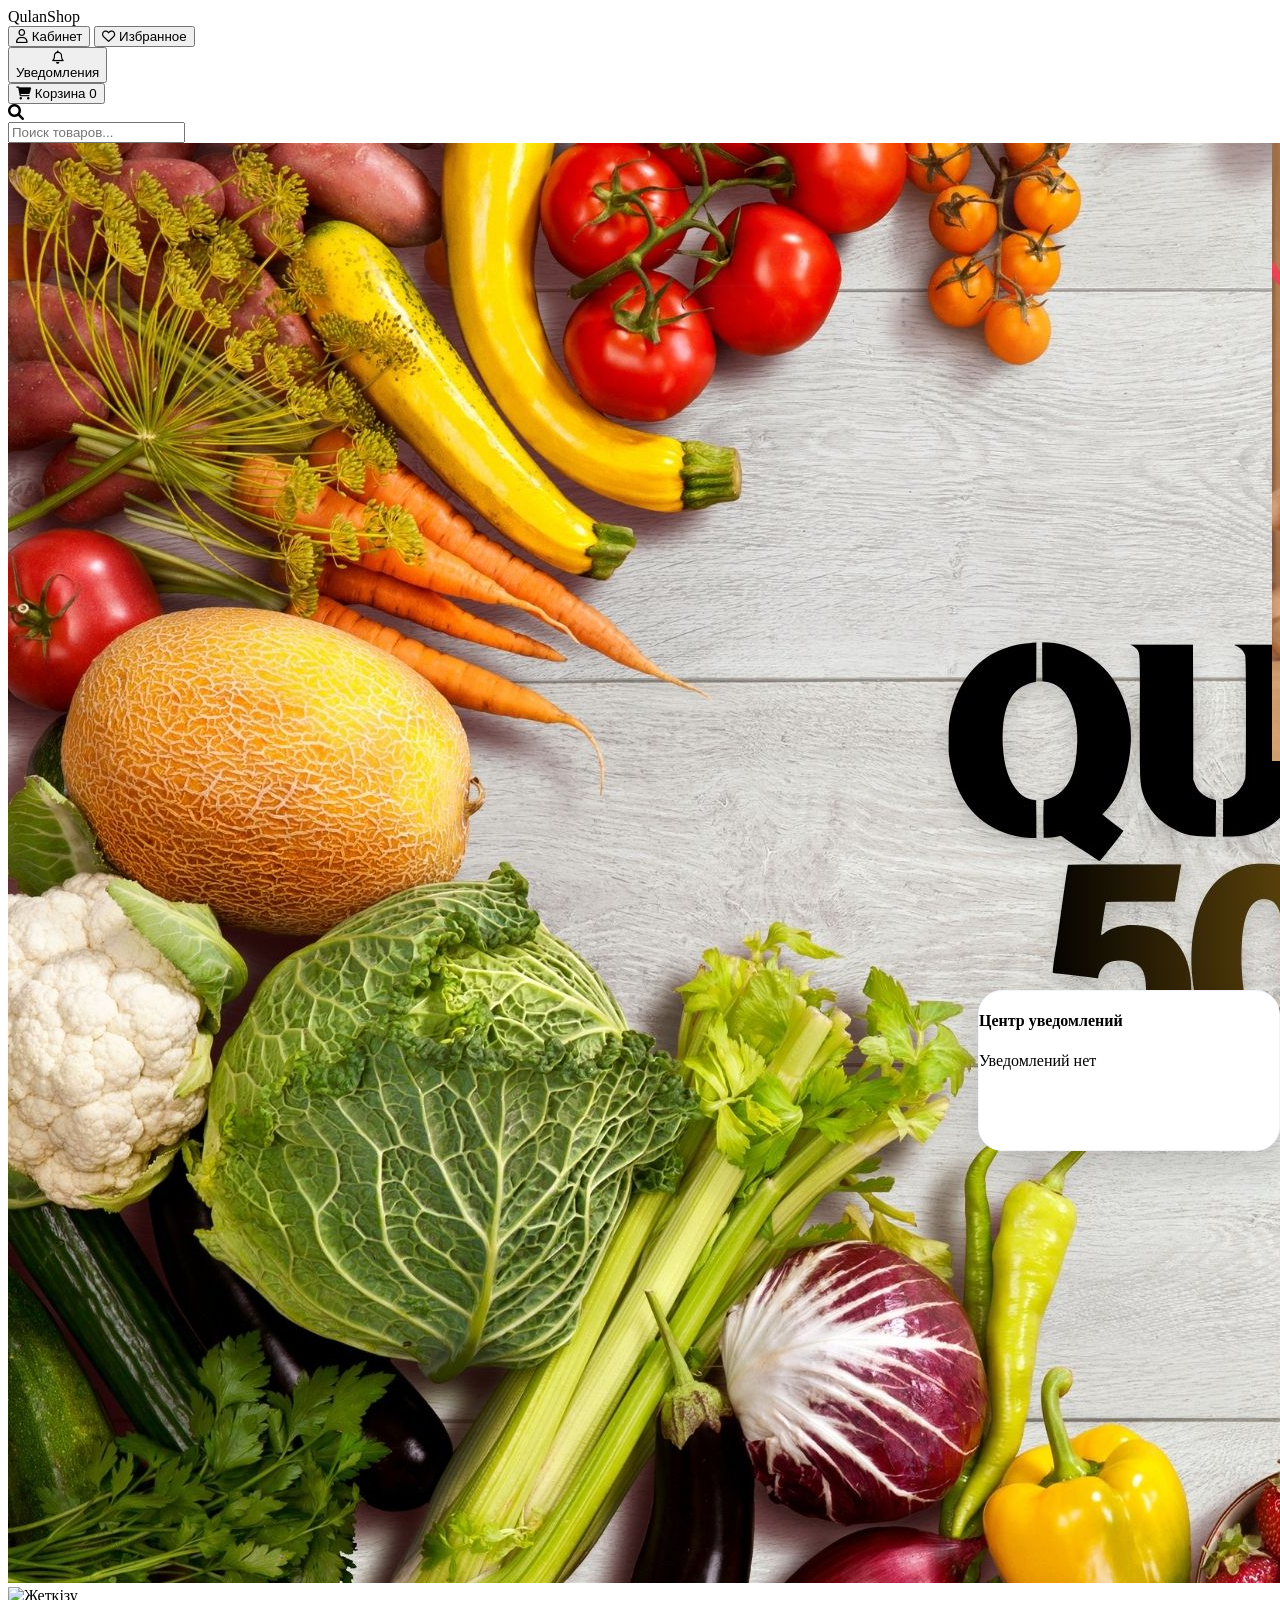
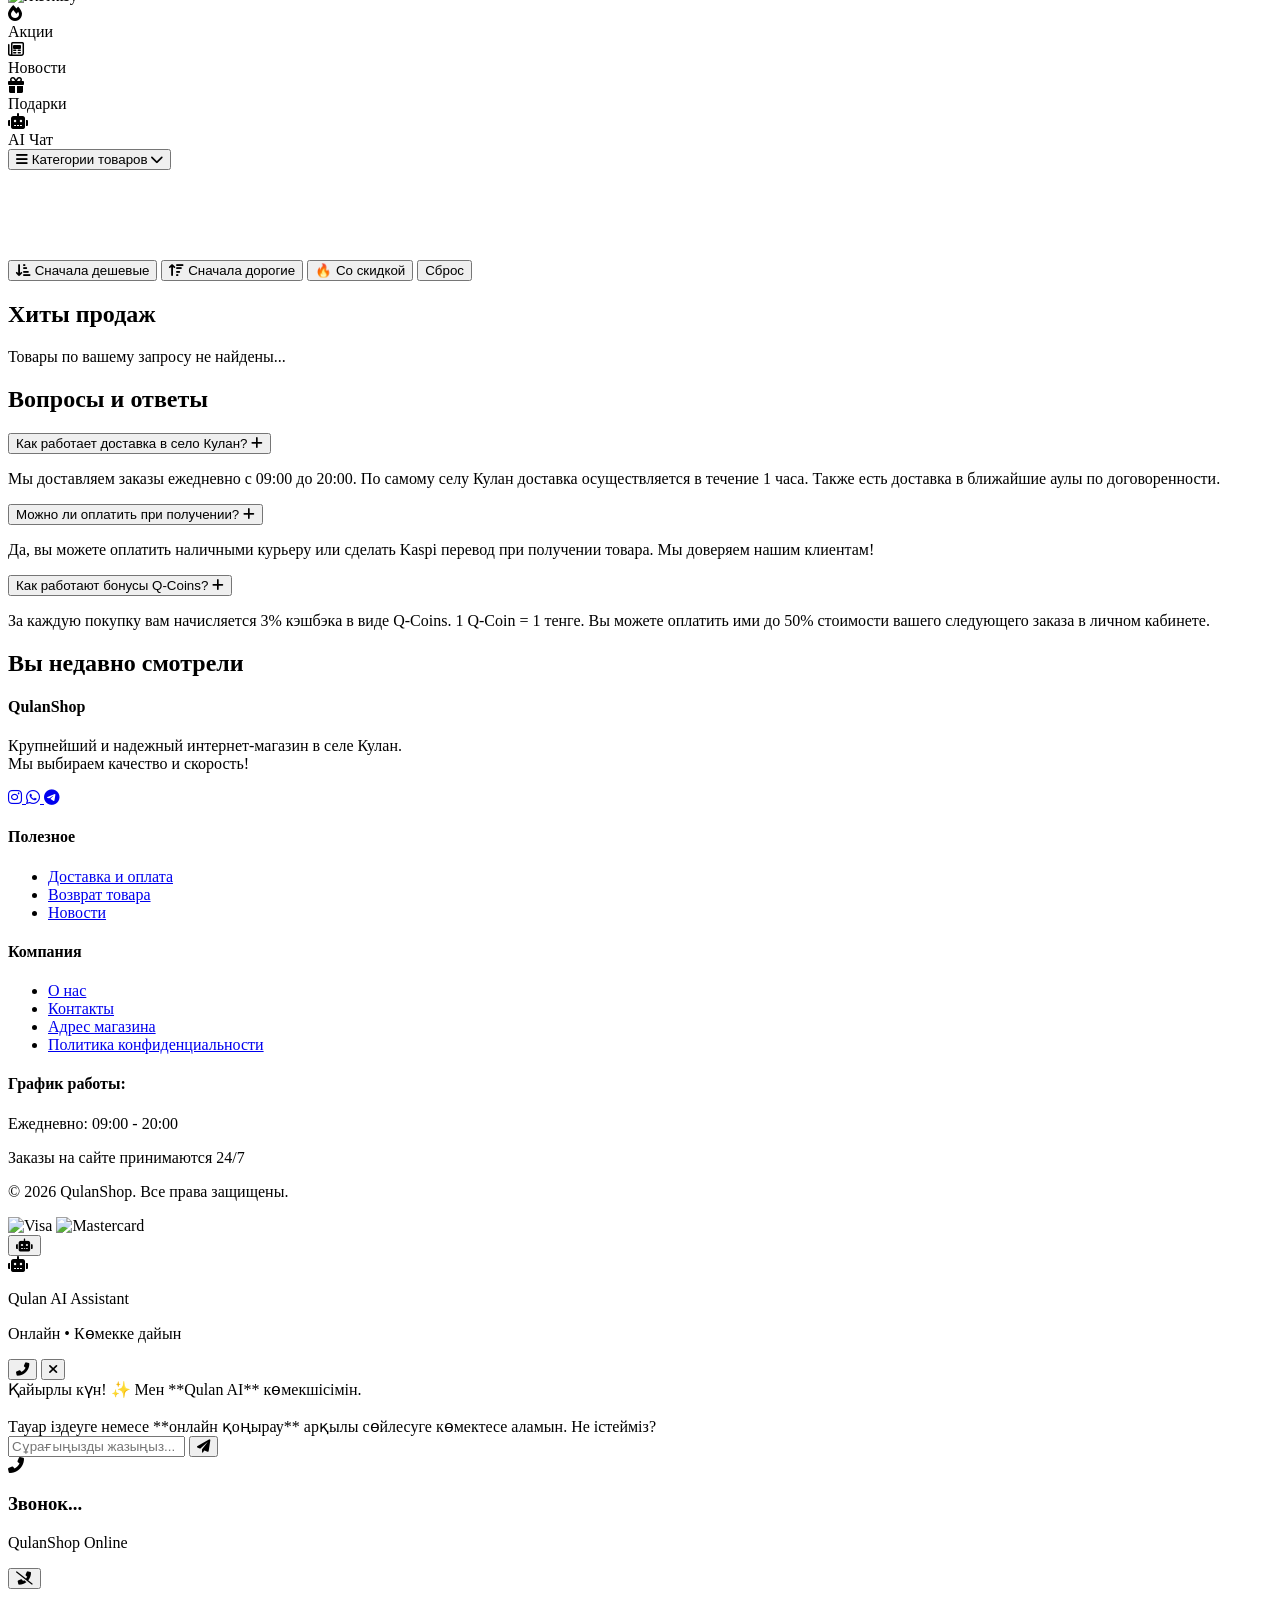
==== commit d4c68ead: "Add files via upload" ====
--- a/index.html
+++ b/index.html
@@ -357,12 +357,12 @@
         </button>
 
 <div id="notify-wrapper" class="hidden relative">
-    <button onclick="toggleNotifyMenu()" class="flex flex-col items-center outline-none group">
+    <button onclick="toggleNotifyMenu()" class="flex flex-col items-center hover:text-orange-600 transition text-gray-600">
         <div class="relative">
             <i class="far fa-bell text-xl md:text-2xl text-gray-600"></i>
             <div id="notify-dot" class="hidden absolute -top-0.5 -right-0.5 w-2.5 h-2.5 bg-red-600 rounded-full border-2 border-white animate-pulse"></div>
         </div>
-        <span class="text-[10px] md:text-[11px] mt-1 font-bold italic text-gray-600">Уведомления</span>
+        <span class="text-[9px] md:text-[10px] mt-1 font-medium italic">Уведомления</span>
     </button>
 
     <div id="notify-dropdown" class="hidden notify-dropdown-top">
@@ -455,6 +455,48 @@
         </div>
     </div>
 </section>
+
+<section class="container mx-auto px-4 mt-6">
+    <div class="flex flex-wrap gap-3 md:gap-4 justify-start">
+        
+        <div id="games-button" onclick="location.href='games.html'" style="display: none;" class="w-20 h-20 md:w-24 md:h-24 bg-white rounded-[1.5rem] md:rounded-[2rem] shadow-sm border border-orange-50 flex flex-col items-center justify-center cursor-pointer hover:shadow-md transition-all active:scale-90 relative overflow-hidden">
+            <div class="w-8 h-8 md:w-10 md:h-10 bg-orange-600 text-white rounded-xl flex items-center justify-center text-base md:text-lg mb-1 md:mb-1.5 shadow-lg shadow-orange-200">
+                <i class="fas fa-gamepad"></i>
+            </div>
+            <span class="text-[9px] md:text-[10px] font-[900] uppercase italic tracking-tighter text-slate-800">Игры</span>
+        </div>
+
+        <div onclick="document.getElementById('btn-filter-discount').click()" class="w-20 h-20 md:w-24 md:h-24 bg-white rounded-[1.5rem] md:rounded-[2rem] shadow-sm border border-red-50 flex flex-col items-center justify-center cursor-pointer hover:shadow-md transition-all active:scale-90 relative overflow-hidden">
+            <div class="w-8 h-8 md:w-10 md:h-10 bg-red-100 text-red-500 rounded-xl flex items-center justify-center text-base md:text-lg mb-1 md:mb-1.5">
+                <i class="fas fa-fire"></i>
+            </div>
+            <span class="text-[9px] md:text-[10px] font-[900] uppercase italic tracking-tighter text-slate-800">Акции</span>
+        </div>
+
+        <div onclick="location.href='news.html'" class="w-20 h-20 md:w-24 md:h-24 bg-white rounded-[1.5rem] md:rounded-[2rem] shadow-sm border border-blue-50 flex flex-col items-center justify-center cursor-pointer hover:shadow-md transition-all active:scale-90 relative overflow-hidden">
+            <div class="w-8 h-8 md:w-10 md:h-10 bg-blue-100 text-blue-500 rounded-xl flex items-center justify-center text-base md:text-lg mb-1 md:mb-1.5">
+                <i class="far fa-newspaper"></i>
+            </div>
+            <span class="text-[9px] md:text-[10px] font-[900] uppercase italic tracking-tighter text-slate-800">Новости</span>
+        </div>
+
+        <div onclick="location.href='gift-cards.html'" class="w-20 h-20 md:w-24 md:h-24 bg-white rounded-[1.5rem] md:rounded-[2rem] shadow-sm border border-green-50 flex flex-col items-center justify-center cursor-pointer hover:shadow-md transition-all active:scale-90 relative overflow-hidden">
+            <div class="w-8 h-8 md:w-10 md:h-10 bg-green-100 text-green-500 rounded-xl flex items-center justify-center text-base md:text-lg mb-1 md:mb-1.5">
+                <i class="fas fa-gift"></i>
+            </div>
+            <span class="text-[9px] md:text-[10px] font-[900] uppercase italic tracking-tighter text-slate-800">Подарки</span>
+        </div>
+
+        <div onclick="toggleAIChat()" class="w-20 h-20 md:w-24 md:h-24 bg-white rounded-[1.5rem] md:rounded-[2rem] shadow-sm border border-purple-50 flex flex-col items-center justify-center cursor-pointer hover:shadow-md transition-all active:scale-90 relative overflow-hidden">
+            <div class="w-8 h-8 md:w-10 md:h-10 bg-purple-100 text-purple-500 rounded-xl flex items-center justify-center text-base md:text-lg mb-1 md:mb-1.5">
+                <i class="fas fa-robot"></i>
+            </div>
+            <span class="text-[9px] md:text-[10px] font-[900] uppercase italic tracking-tighter text-slate-800">AI Чат</span>
+        </div>
+
+    </div>
+</section>
+
 
 
  <section class="container mx-auto px-4 mt-12 mb-20 relative">
@@ -661,6 +703,7 @@
                     <li><a href="about.html" class="footer-link hover:text-orange-600 transition-all">О нас</a></li>
                     <li><a href="contacts.html" class="footer-link hover:text-orange-600 transition-all">Контакты</a></li>
                     <li><a href="address.html" class="footer-link hover:text-orange-600 transition-all">Адрес магазина</a></li>
+                    <li><a href="privacy.html" class="footer-link hover:text-orange-600 transition-all">Политика конфиденциальности</a></li>
                 </ul>
             </div>
 
@@ -1111,7 +1154,7 @@
         loadSiteBanners();
         startGlobalTimer();
         updatePrivateUI();
-        updateNavBalance();
+        checkGamesAccess()
     };
 
     // Батырмалардың активті күйін басқару
@@ -1329,6 +1372,7 @@
         const list = JSON.parse(localStorage.getItem('qulanshop_notifications')) || [];
         if (list.length > 0) document.getElementById('notify-dot')?.classList.remove('hidden');
     }
+    
 });
 
 // --- УВЕДОМЛЕНИЯ ЛОГИКАСЫ ---
@@ -1481,33 +1525,30 @@
 }
 
 // Бет жүктелгенде іске қосу
-document.addEventListener('DOMContentLoaded', renderVillageNews);
-
-
-function checkAuth(targetUrl) {
+// Бет жүктелгенде іске қосылатын негізгі оқиға
+document.addEventListener('DOMContentLoaded', () => {
+    // 1. Ауыл жаңалықтарын шығару
+    if (typeof renderVillageNews === 'function') {
+        renderVillageNews();
+    }
+    
+    // 2. Ойындар батырмасының көріну/көрінбеуін тексеру
+    checkGamesAccess(); 
+});
+
+// Батырманы көрсету логикасы (Бір-ақ рет жазылды)
+function checkGamesAccess() {
     const isLoggedIn = localStorage.getItem('isLoggedIn') === 'true';
-    
-    if (isLoggedIn) {
-        // Егер логин жасалған болса, бірден сол бетке жібереміз
-        window.location.href = targetUrl;
-    } else {
-        // Егер тіркелмеген болса, SweetAlert арқылы ескерту шығарамыз
-        Swal.fire({
-            title: 'Кіру қажет',
-            text: 'Бұл бөлімді көру үшін алдымен тіркелуіңіз керек!',
-            icon: 'warning',
-            showCancelButton: true,
-            confirmButtonColor: '#ea580c',
-            cancelButtonColor: '#1e293b',
-            confirmButtonText: 'Кіру / Тіркелу',
-            cancelButtonText: 'Болдырмау',
-            background: '#ffffff',
-            borderRadius: '2rem'
-        }).then((result) => {
-            if (result.isConfirmed) {
-                window.location.href = 'login.html'; // Тіркелу бетіне жіберу
-            }
-        });
+    const gamesBtn = document.getElementById('games-button');
+
+    if (gamesBtn) {
+        if (isLoggedIn) {
+            gamesBtn.style.setProperty('display', 'flex', 'important');
+            console.log("🎮 Ойындар батырмасы белсенді");
+        } else {
+            gamesBtn.style.setProperty('display', 'none', 'important');
+            console.log("🔒 Ойындар жасырылды (Тіркелмеген)");
+        }
     }
 }
 
@@ -1522,7 +1563,6 @@
 
 
 
-
+<script src="themes.js"></script>
 </body>
-
 </html>
